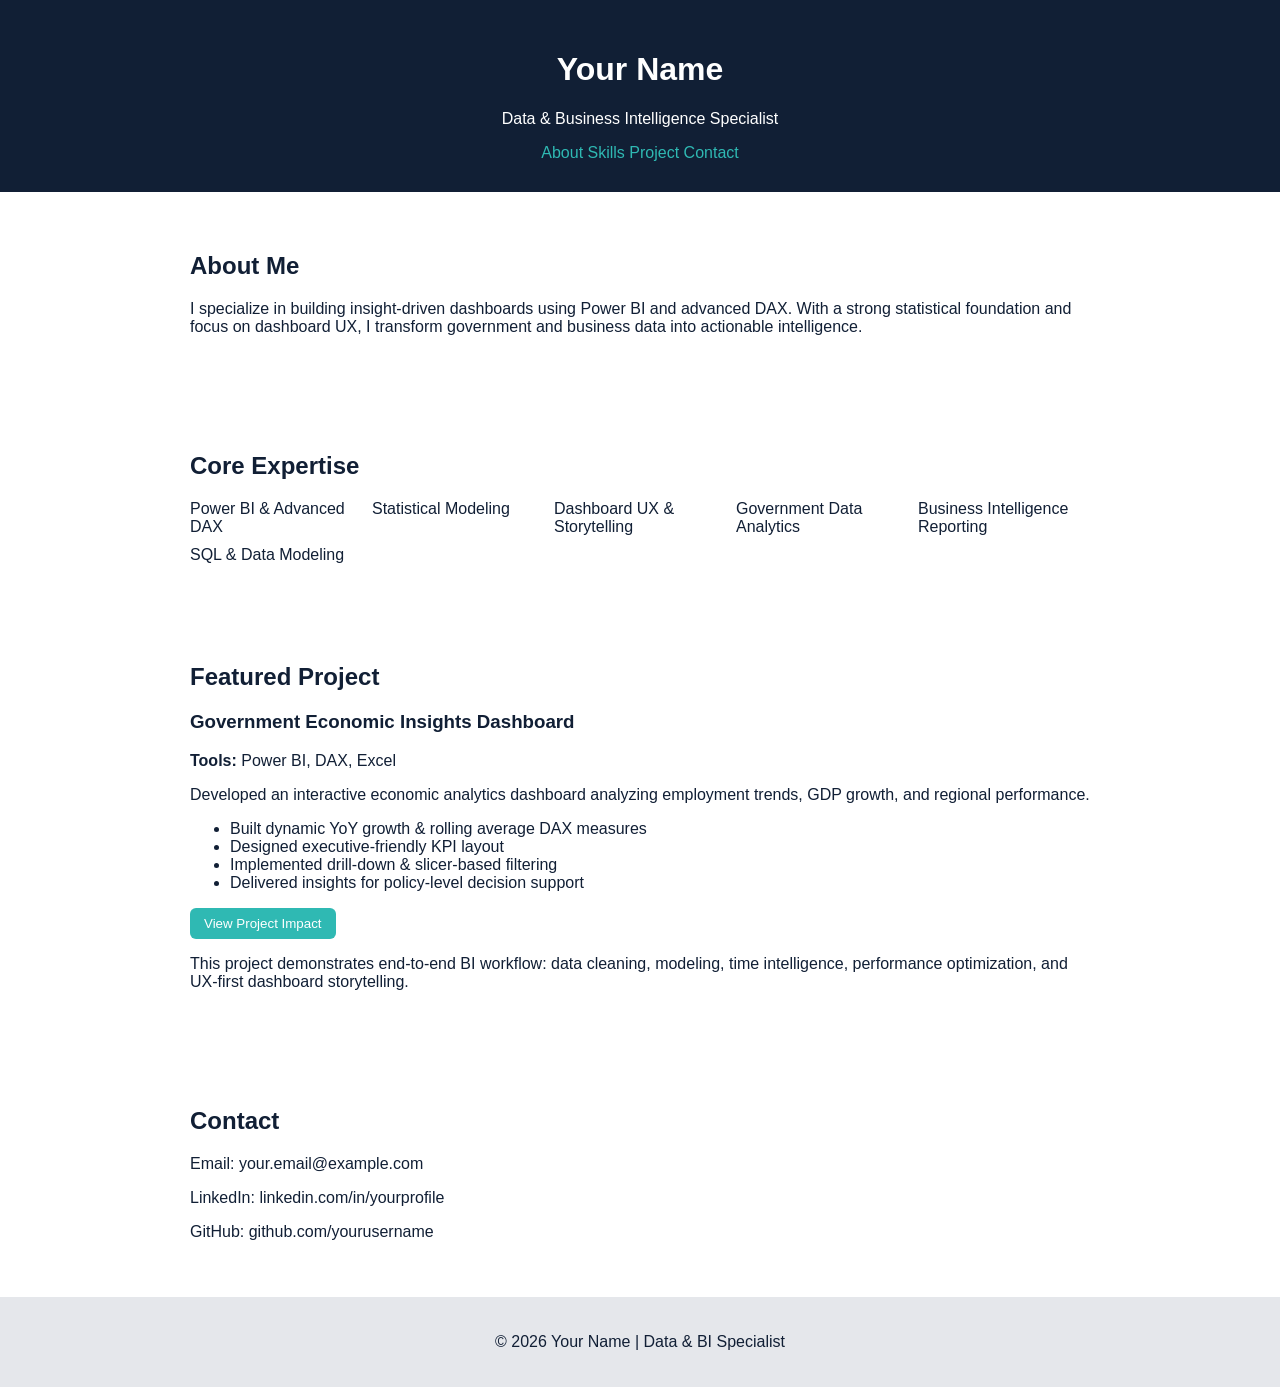
==== index.html @ 3b531980 "Add initial HTML structure for personal portfolio" ====
<!DOCTYPE html>
<html lang="en">
<head>
    <meta charset="UTF-8">
    <title>Your Name | Data & BI Specialist</title>
    <meta name="viewport" content="width=device-width, initial-scale=1.0">
    <link rel="stylesheet" href="style.css">
    <script defer src="script.js"></script>
</head>
<body>

<header>
    <div class="container">
        <h1>Your Name</h1>
        <p>Data & Business Intelligence Specialist</p>
        <nav>
            <a href="#about">About</a>
            <a href="#skills">Skills</a>
            <a href="#project">Project</a>
            <a href="#contact">Contact</a>
        </nav>
    </div>
</header>

<section id="about" class="section">
    <div class="container">
        <h2>About Me</h2>
        <p>
            I specialize in building insight-driven dashboards using Power BI and advanced DAX.
            With a strong statistical foundation and focus on dashboard UX, I transform
            government and business data into actionable intelligence.
        </p>
    </div>
</section>

<section id="skills" class="section alt-bg">
    <div class="container">
        <h2>Core Expertise</h2>
        <div class="skills-grid">
            <div class="skill-card">Power BI & Advanced DAX</div>
            <div class="skill-card">Statistical Modeling</div>
            <div class="skill-card">Dashboard UX & Storytelling</div>
            <div class="skill-card">Government Data Analytics</div>
            <div class="skill-card">Business Intelligence Reporting</div>
            <div class="skill-card">SQL & Data Modeling</div>
        </div>
    </div>
</section>

<section id="project" class="section">
    <div class="container">
        <h2>Featured Project</h2>
        <div class="project-card">
            <h3>Government Economic Insights Dashboard</h3>
            <p><strong>Tools:</strong> Power BI, DAX, Excel</p>
            <p>
                Developed an interactive economic analytics dashboard analyzing
                employment trends, GDP growth, and regional performance.
            </p>
            <ul>
                <li>Built dynamic YoY growth & rolling average DAX measures</li>
                <li>Designed executive-friendly KPI layout</li>
                <li>Implemented drill-down & slicer-based filtering</li>
                <li>Delivered insights for policy-level decision support</li>
            </ul>
            <button onclick="showMore()">View Project Impact</button>
            <p id="moreText" class="hidden">
                This project demonstrates end-to-end BI workflow:
                data cleaning, modeling, time intelligence, performance optimization,
                and UX-first dashboard storytelling.
            </p>
        </div>
    </div>
</section>

<section id="contact" class="section alt-bg">
    <div class="container">
        <h2>Contact</h2>
        <p>Email: your.email@example.com</p>
        <p>LinkedIn: linkedin.com/in/yourprofile</p>
        <p>GitHub: github.com/yourusername</p>
    </div>
</section>

<footer>
    <p>© 2026 Your Name | Data & BI Specialist</p>
</footer>

</body>
</html>
---- style.css ----
:root {
  --navy: #111F35;
  --white: #FFFFFF;
  --gray: #E5E7EB;
  --teal: #2FB9B3;
}

body {
  margin: 0;
  font-family: Arial, sans-serif;
  background: var(--white);
  color: var(--navy);
  transition: 0.3s ease;
}

.dark {
  background: var(--navy);
  color: var(--white);
}

header {
  padding: 30px;
  text-align: center;
  background: var(--navy);
  color: var(--white);
}

button {
  padding: 8px 14px;
  border: none;
  background: var(--teal);
  color: white;
  cursor: pointer;
  border-radius: 6px;
}

section {
  padding: 40px;
  max-width: 900px;
  margin: auto;
}

.skills-grid {
  display: grid;
  grid-template-columns: repeat(auto-fit, minmax(150px, 1fr));
  gap: 10px;
}

.skills-grid span {
  background: var(--gray);
  padding: 10px;
  text-align: center;
  border-radius: 6px;
}

.cards {
  display: grid;
  grid-template-columns: repeat(auto-fit, minmax(200px, 1fr));
  gap: 20px;
}

.card, .project {
  background: var(--gray);
  padding: 20px;
  border-radius: 10px;
}

.dark .card,
.dark .project,
.dark .skills-grid span {
  background: #1f2f4f;
}

a {
  color: var(--teal);
  text-decoration: none;
}

footer {
  text-align: center;
  padding: 20px;
  background: var(--gray);
}
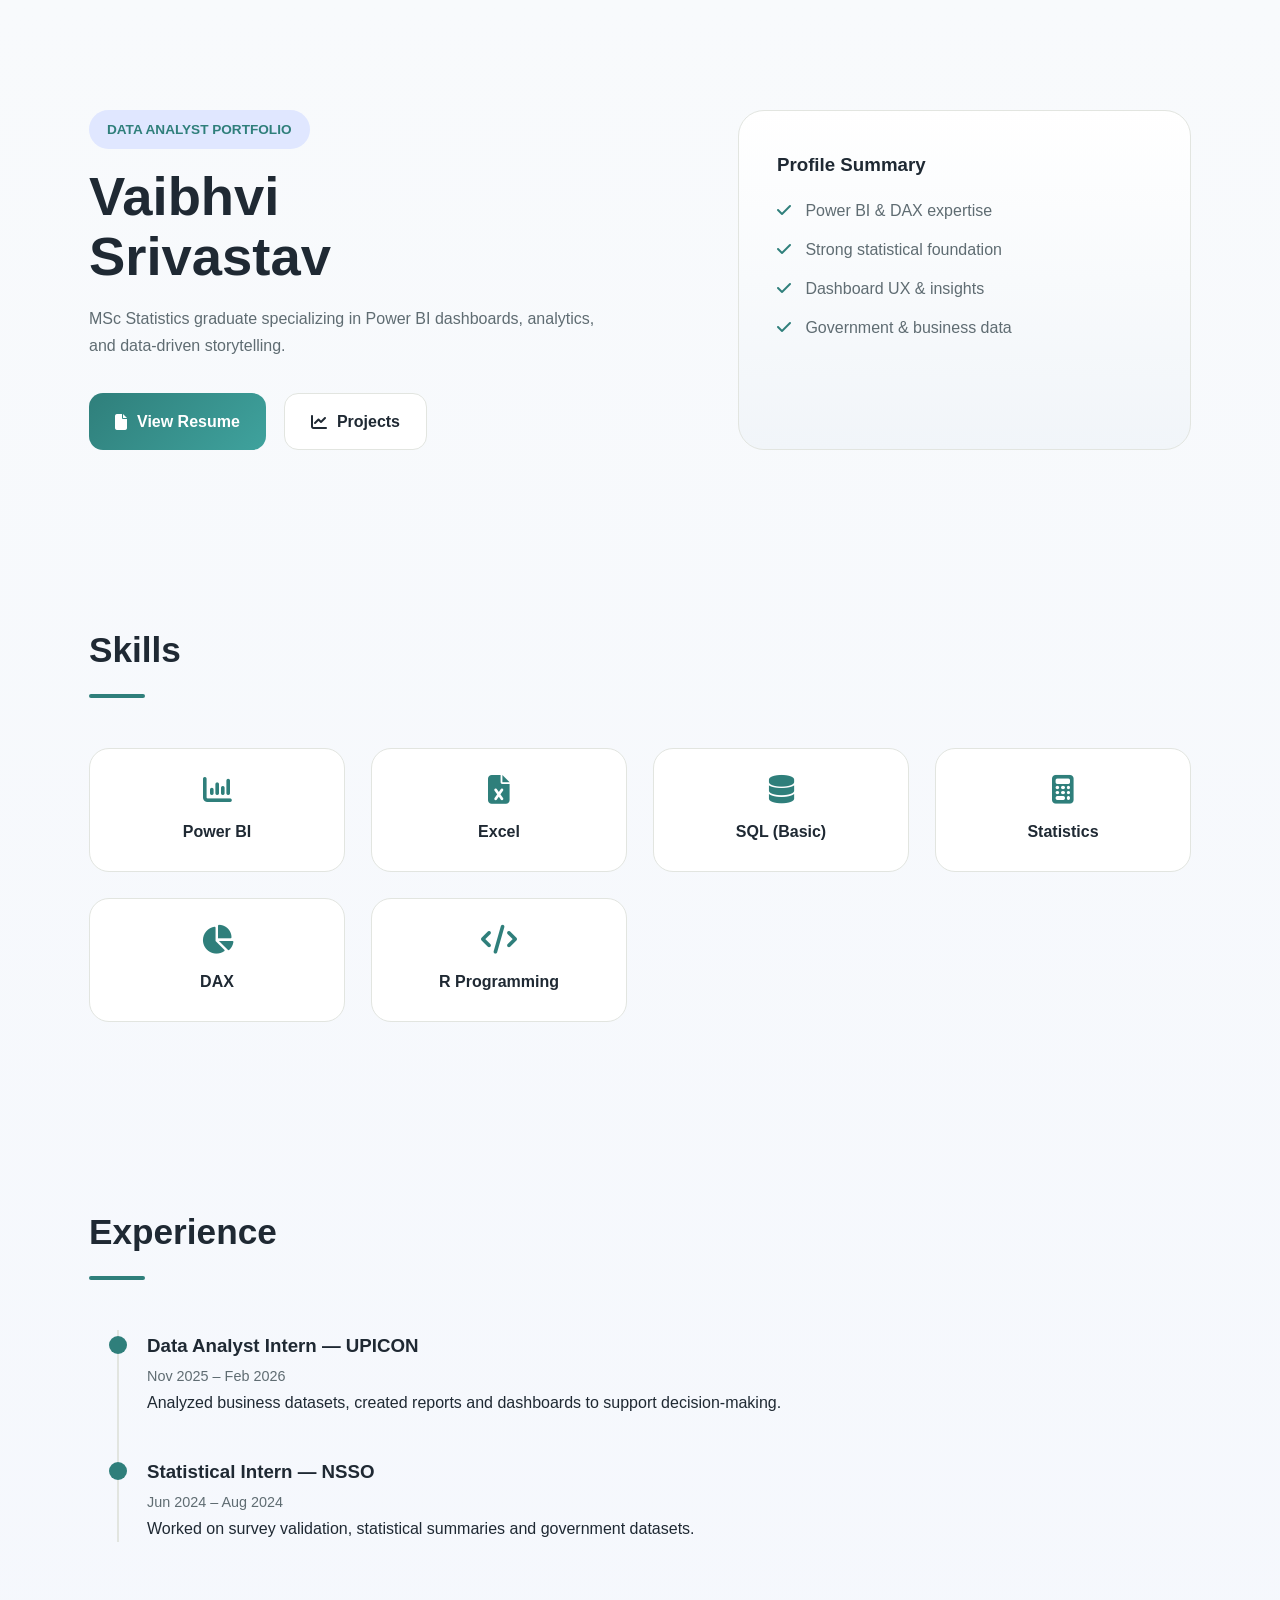
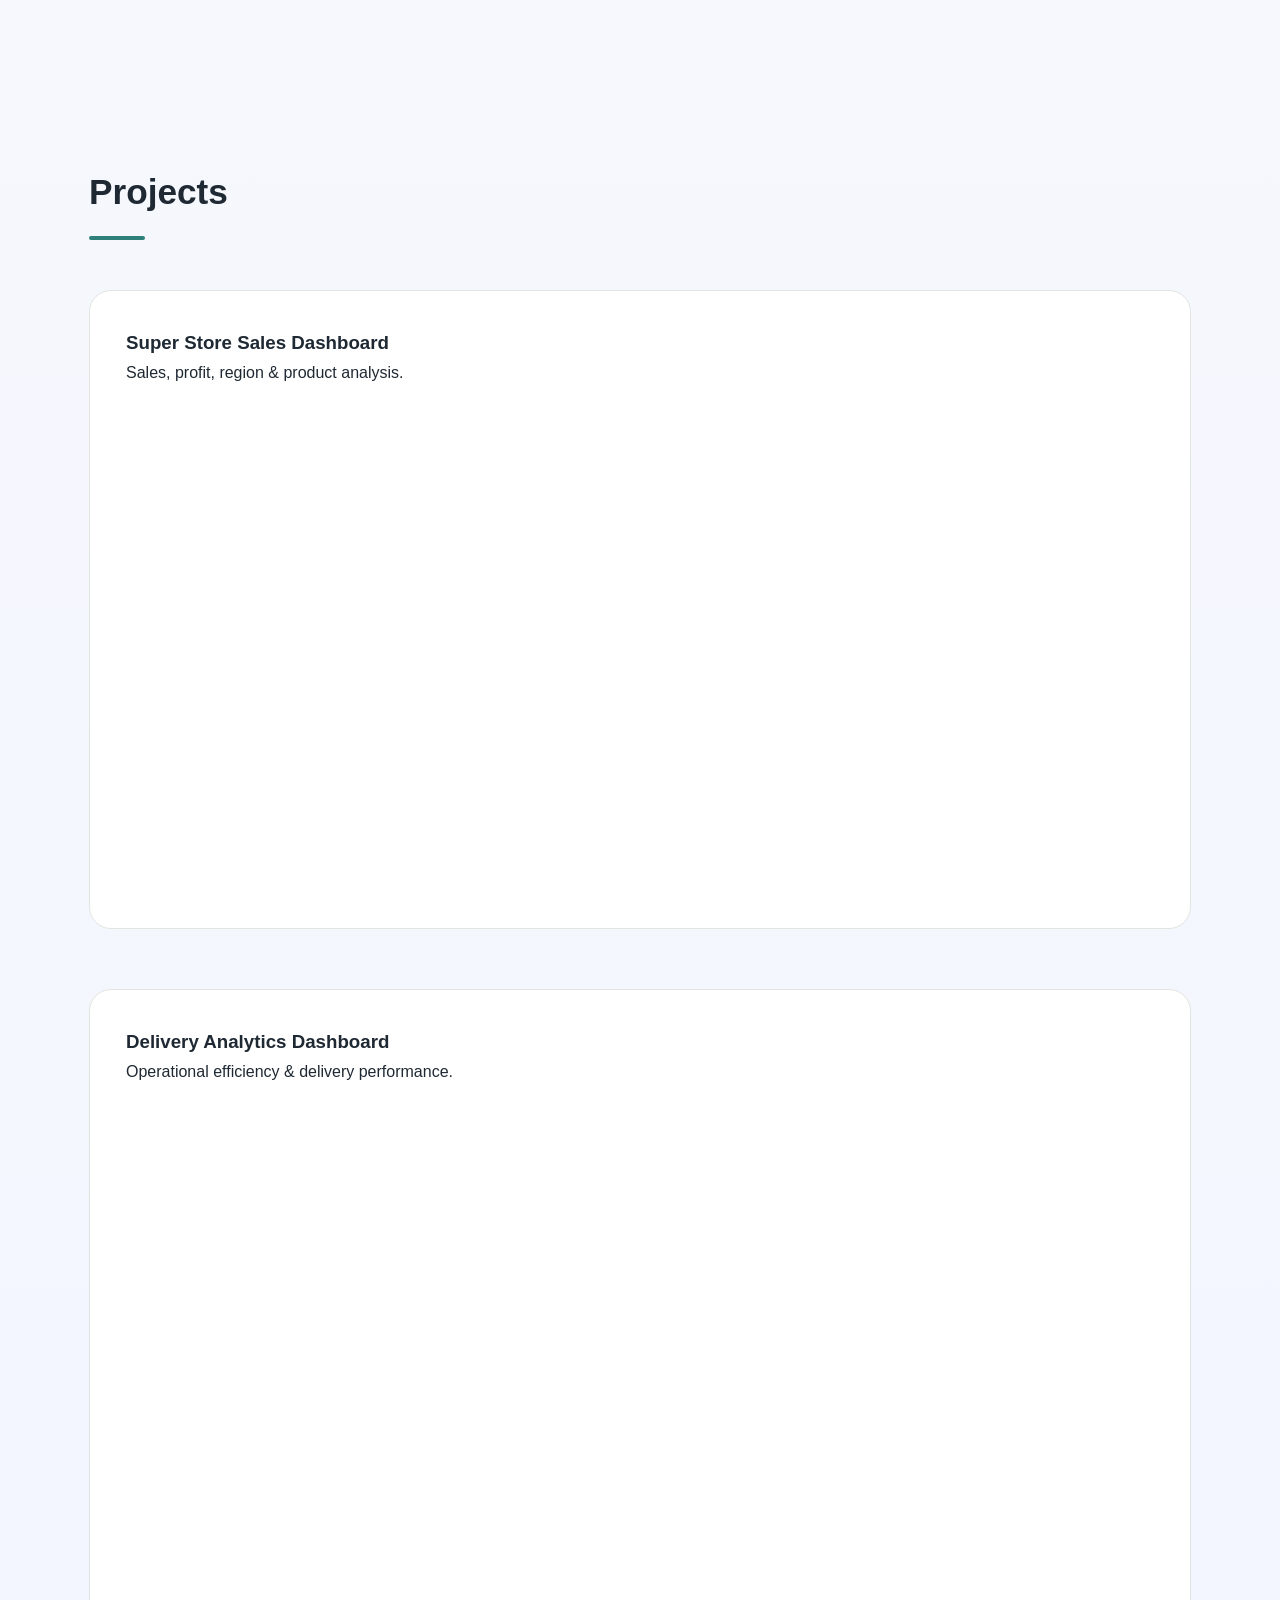
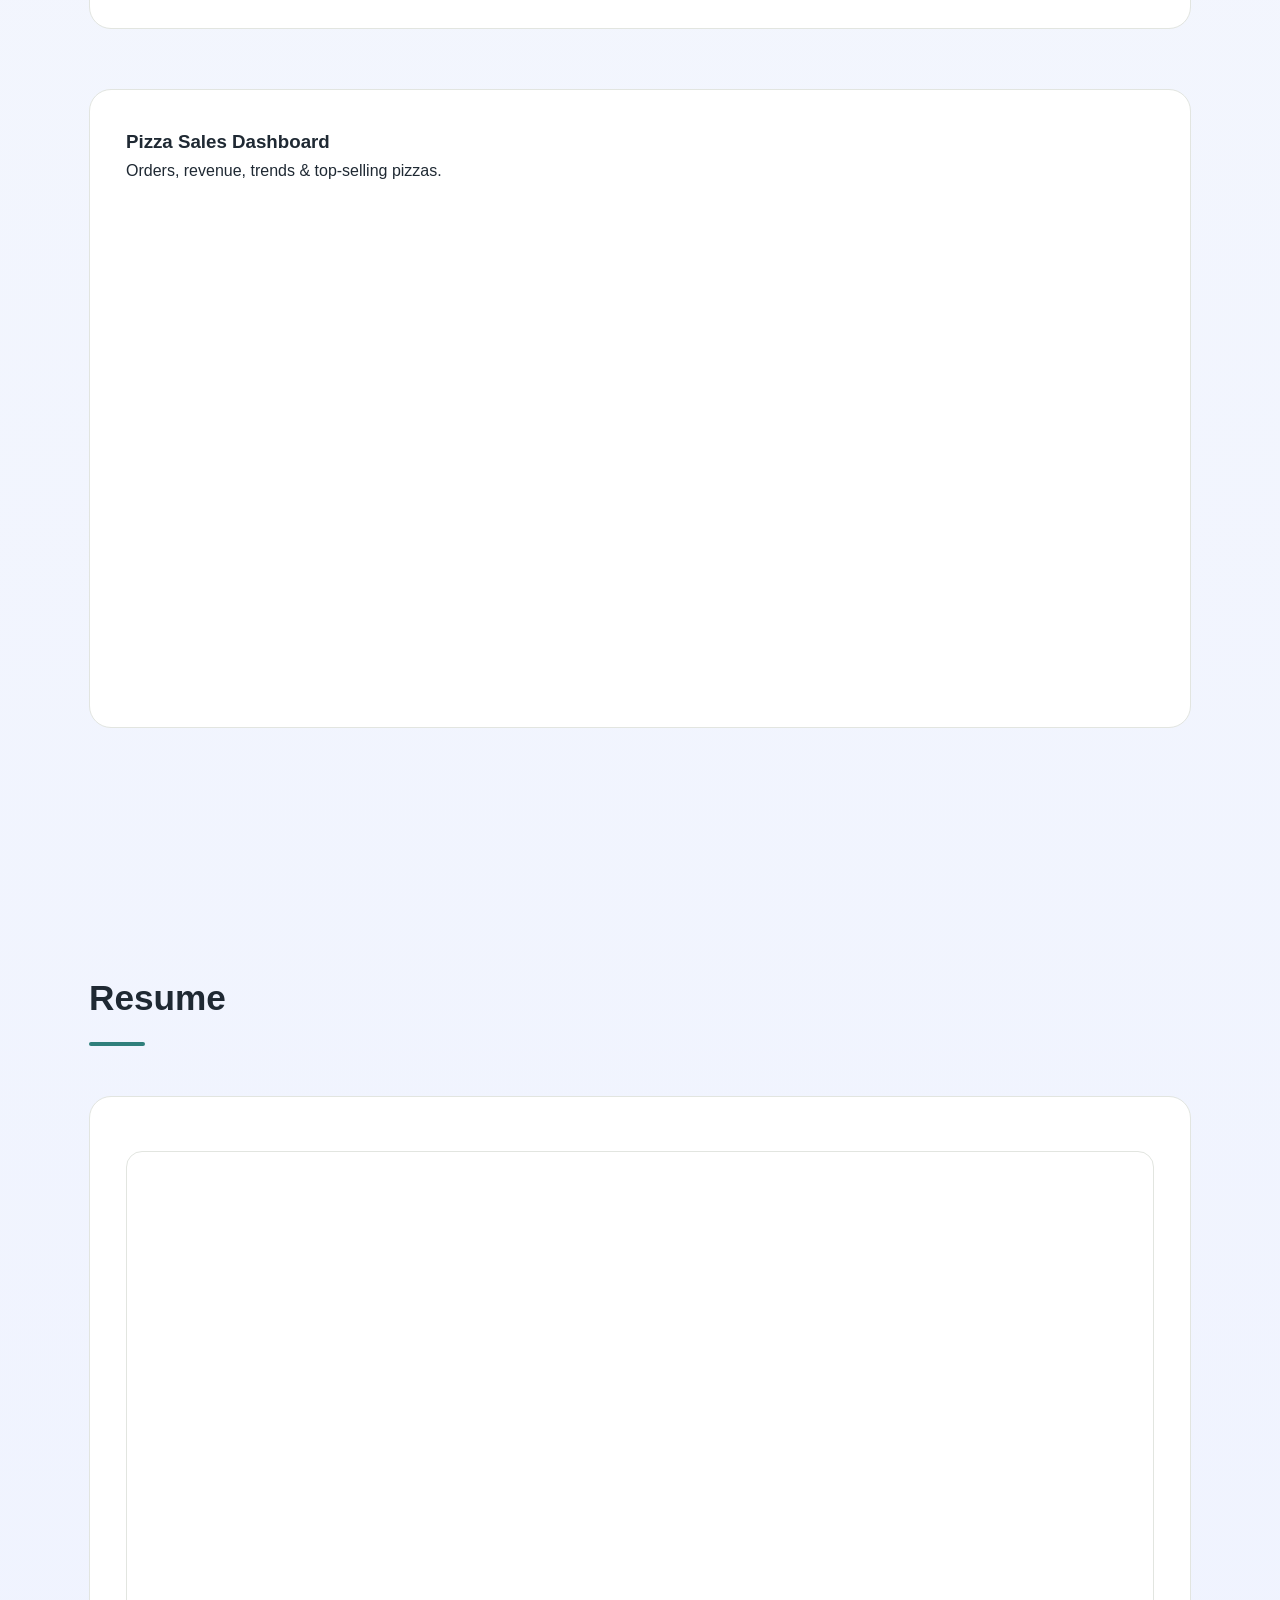
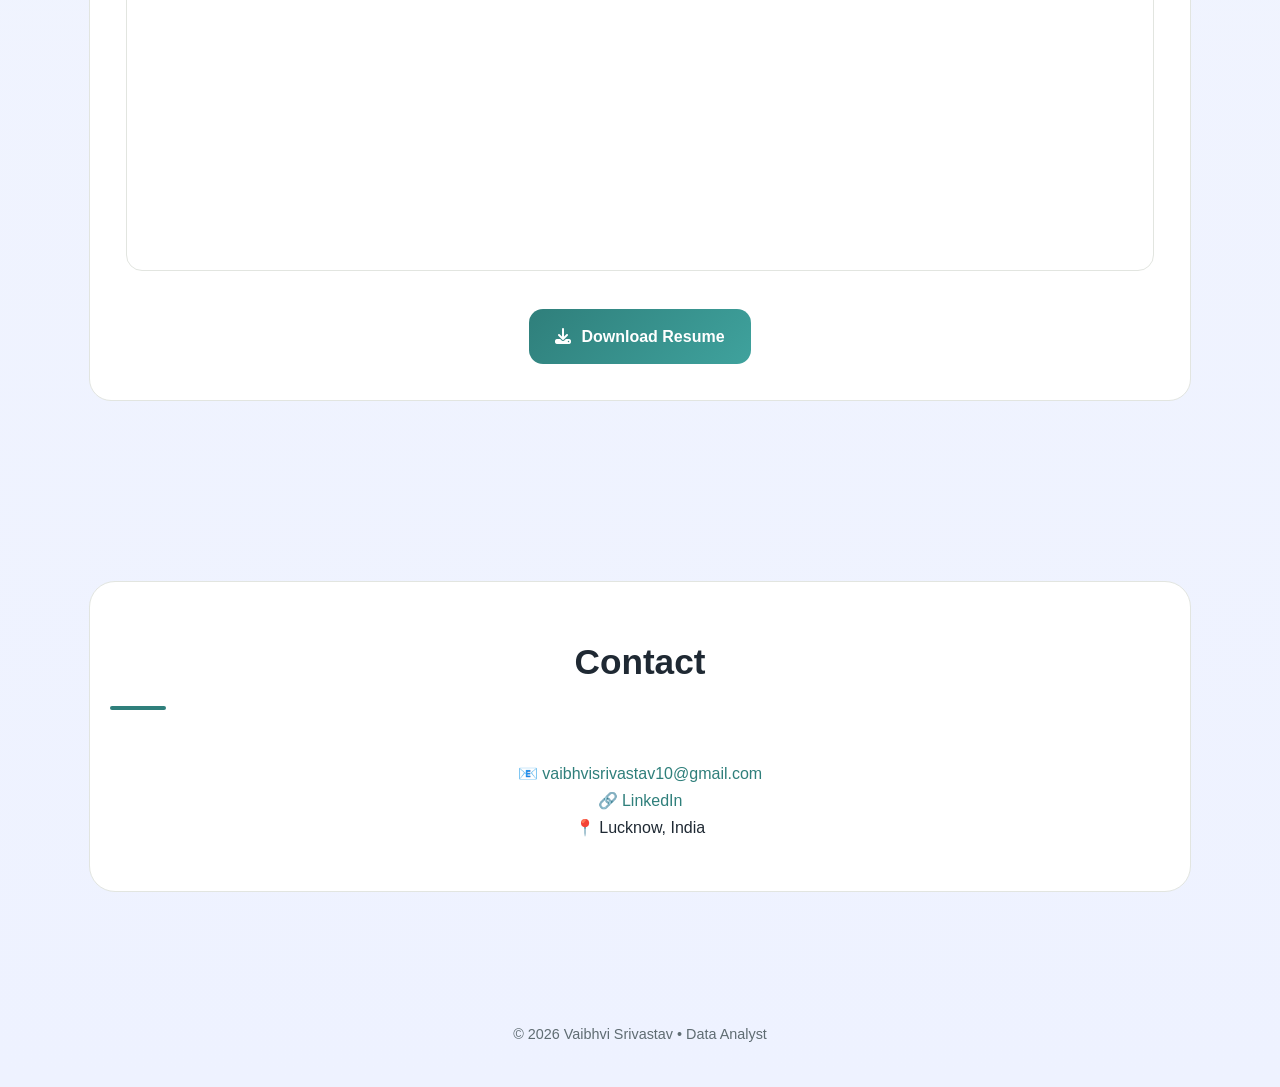
==== commit 6ed88406: "Rename index3.html to index.html" ====
--- a/index.html
+++ b/index.html
@@ -1,89 +1,380 @@
 <!DOCTYPE html>
 <html lang="en">
 <head>
-    <meta charset="UTF-8">
-    <title>Your Name | Data & BI Specialist</title>
-    <meta name="viewport" content="width=device-width, initial-scale=1.0">
-    <link rel="stylesheet" href="style.css">
-    <script defer src="script.js"></script>
+<meta charset="UTF-8">
+<meta name="viewport" content="width=device-width, initial-scale=1.0">
+<title>Vaibhvi Srivastav | Data Analyst</title>
+
+<link rel="stylesheet" href="https://cdnjs.cloudflare.com/ajax/libs/font-awesome/6.5.0/css/all.min.css"/>
+
+<style>
+:root{
+  --bg:#f6f7f4;        /* warm off-white background */
+  --card:#ffffff;     /* clean white cards */
+  --line:#e2e5e0;     /* soft borders */
+  --text:#1f2933;     /* deep charcoal text */
+  --muted:#5f6c72;    /* muted descriptions */
+  --accent:#2f7f7b;   /* modern teal (data-friendly) */
+}
+
+*{
+  margin:0;
+  padding:0;
+  box-sizing:border-box;
+  font-family:Inter,Segoe UI,sans-serif;
+}
+
+body{
+  background:linear-gradient(180deg,#f8fafc,#eef2ff);
+  color:var(--text);
+  line-height:1.7;
+}
+
+/* ===== GLOBAL ===== */
+section{
+  max-width:1150px;
+  margin:auto;
+  padding:90px 24px;
+}
+
+h2{
+  font-size:2.2rem;
+  margin-bottom:50px;
+  position:relative;
+}
+
+h2::after{
+  content:"";
+  width:56px;
+  height:4px;
+  background:var(--accent);
+  display:block;
+  margin-top:14px;
+  border-radius:4px;
+}
+
+.card{
+  background:var(--card);
+  border:1px solid var(--line);
+  border-radius:22px;
+  padding:36px;
+}
+
+/* ===== HERO ===== */
+.hero{
+  max-width:1150px;
+  margin:auto;
+  padding:110px 24px 80px;
+  display:grid;
+  grid-template-columns:1.3fr 1fr;
+  gap:60px;
+}
+
+.tag{
+  display:inline-block;
+  padding:8px 18px;
+  border-radius:30px;
+  background:#e0e7ff;
+  color:var(--accent);
+  font-size:0.85rem;
+  font-weight:600;
+}
+
+.hero h1{
+  font-size:3.4rem;
+  margin:18px 0;
+  line-height:1.1;
+}
+
+.hero p{
+  color:var(--muted);
+  max-width:520px;
+}
+
+.hero-actions{
+  margin-top:34px;
+  display:flex;
+  gap:18px;
+}
+
+.btn{
+  padding:14px 26px;
+  border-radius:14px;
+  text-decoration:none;
+  font-weight:600;
+  display:inline-flex;
+  align-items:center;
+  gap:10px;
+  transition:.25s ease;
+}
+
+.btn.primary{
+  background:linear-gradient(135deg,#2f7f7b,#3fa29d);
+  color:#ffffff;
+}
+
+
+
+.btn.secondary{
+  background:#fff;
+  border:1px solid var(--line);
+  color:var(--text);
+}
+
+.btn:hover{
+  transform:translateY(-3px);
+}
+
+/* ===== PROFILE CARD ===== */
+.profile{
+  background:linear-gradient(180deg,#ffffff,#f1f5f9);
+  border:1px solid var(--line);
+  border-radius:26px;
+  padding:38px;
+}
+
+.profile h3{
+  margin-bottom:16px;
+}
+
+.profile li{
+  list-style:none;
+  margin-bottom:12px;
+  color:var(--muted);
+}
+
+.profile li i{
+  color:var(--accent);
+  margin-right:10px;
+}
+
+/* ===== SKILLS ===== */
+.skills{
+  display:grid;
+  grid-template-columns:repeat(auto-fit,minmax(200px,1fr));
+  gap:26px;
+}
+
+.skill{
+  background:var(--card);
+  border:1px solid var(--line);
+  border-radius:20px;
+  padding:26px;
+  text-align:center;
+  transition:.3s;
+}
+
+.skill i{
+  font-size:1.8rem;
+  color:var(--accent);
+  margin-bottom:14px;
+}
+
+.skill:hover{
+  transform:translateY(-6px);
+}
+
+/* ===== EXPERIENCE ===== */
+.timeline{
+  position:relative;
+  margin-left:18px;
+}
+
+.timeline::before{
+  content:"";
+  position:absolute;
+  left:10px;
+  top:0;
+  bottom:0;
+  width:2px;
+  background:var(--line);
+}
+
+.exp{
+  padding-left:40px;
+  margin-bottom:40px;
+  position:relative;
+}
+
+.exp::before{
+  content:"";
+  position:absolute;
+  left:2px;
+  top:6px;
+  width:18px;
+  height:18px;
+  background:var(--accent);
+  border-radius:50%;
+}
+
+.exp span{
+  color:var(--muted);
+  font-size:0.9rem;
+}
+
+/* ===== PROJECTS ===== */
+.project{
+  margin-bottom:60px;
+}
+
+iframe{
+  width:100%;
+  height:480px;
+  border:none;
+  border-radius:16px;
+  margin-top:18px;
+}
+
+/* ===== RESUME ===== */
+.resume-frame{
+  width:100%;
+  height:720px;
+  border-radius:16px;
+  border:1px solid var(--line);
+  background:#fff;
+}
+
+/* ===== CONTACT ===== */
+.contact{
+  text-align:center;
+  background:#fff;
+  border:1px solid var(--line);
+  border-radius:26px;
+  padding:50px 20px;
+}
+
+.contact a{
+  color:var(--accent);
+  text-decoration:none;
+}
+
+/* ===== FOOTER ===== */
+footer{
+  text-align:center;
+  padding:40px;
+  color:var(--muted);
+  font-size:.9rem;
+}
+
+@media(max-width:900px){
+  .hero{grid-template-columns:1fr}
+  .hero h1{font-size:2.6rem}
+}
+</style>
 </head>
+
 <body>
 
-<header>
-    <div class="container">
-        <h1>Your Name</h1>
-        <p>Data & Business Intelligence Specialist</p>
-        <nav>
-            <a href="#about">About</a>
-            <a href="#skills">Skills</a>
-            <a href="#project">Project</a>
-            <a href="#contact">Contact</a>
-        </nav>
+<!-- HERO -->
+<div class="hero">
+  <div>
+    <span class="tag">DATA ANALYST PORTFOLIO</span>
+    <h1>Vaibhvi<br>Srivastav</h1>
+    <p>
+      MSc Statistics graduate specializing in Power BI dashboards,
+      analytics, and data-driven storytelling.
+    </p>
+
+    <div class="hero-actions">
+      <a href="#resume" class="btn primary">
+        <i class="fa-solid fa-file"></i> View Resume
+      </a>
+      <a href="#projects" class="btn secondary">
+        <i class="fa-solid fa-chart-line"></i> Projects
+      </a>
     </div>
-</header>
-
-<section id="about" class="section">
-    <div class="container">
-        <h2>About Me</h2>
-        <p>
-            I specialize in building insight-driven dashboards using Power BI and advanced DAX.
-            With a strong statistical foundation and focus on dashboard UX, I transform
-            government and business data into actionable intelligence.
-        </p>
-    </div>
-</section>
-
-<section id="skills" class="section alt-bg">
-    <div class="container">
-        <h2>Core Expertise</h2>
-        <div class="skills-grid">
-            <div class="skill-card">Power BI & Advanced DAX</div>
-            <div class="skill-card">Statistical Modeling</div>
-            <div class="skill-card">Dashboard UX & Storytelling</div>
-            <div class="skill-card">Government Data Analytics</div>
-            <div class="skill-card">Business Intelligence Reporting</div>
-            <div class="skill-card">SQL & Data Modeling</div>
-        </div>
-    </div>
-</section>
-
-<section id="project" class="section">
-    <div class="container">
-        <h2>Featured Project</h2>
-        <div class="project-card">
-            <h3>Government Economic Insights Dashboard</h3>
-            <p><strong>Tools:</strong> Power BI, DAX, Excel</p>
-            <p>
-                Developed an interactive economic analytics dashboard analyzing
-                employment trends, GDP growth, and regional performance.
-            </p>
-            <ul>
-                <li>Built dynamic YoY growth & rolling average DAX measures</li>
-                <li>Designed executive-friendly KPI layout</li>
-                <li>Implemented drill-down & slicer-based filtering</li>
-                <li>Delivered insights for policy-level decision support</li>
-            </ul>
-            <button onclick="showMore()">View Project Impact</button>
-            <p id="moreText" class="hidden">
-                This project demonstrates end-to-end BI workflow:
-                data cleaning, modeling, time intelligence, performance optimization,
-                and UX-first dashboard storytelling.
-            </p>
-        </div>
-    </div>
-</section>
-
-<section id="contact" class="section alt-bg">
-    <div class="container">
-        <h2>Contact</h2>
-        <p>Email: your.email@example.com</p>
-        <p>LinkedIn: linkedin.com/in/yourprofile</p>
-        <p>GitHub: github.com/yourusername</p>
-    </div>
+  </div>
+
+  <div class="profile">
+    <h3>Profile Summary</h3>
+    <ul>
+      <li><i class="fa-solid fa-check"></i> Power BI & DAX expertise</li>
+      <li><i class="fa-solid fa-check"></i> Strong statistical foundation</li>
+      <li><i class="fa-solid fa-check"></i> Dashboard UX & insights</li>
+      <li><i class="fa-solid fa-check"></i> Government & business data</li>
+    </ul>
+  </div>
+</div>
+
+<!-- SKILLS -->
+<section>
+<h2>Skills</h2>
+<div class="skills">
+  <div class="skill"><i class="fa-solid fa-chart-column"></i><h4>Power BI</h4></div>
+  <div class="skill"><i class="fa-solid fa-file-excel"></i><h4>Excel</h4></div>
+  <div class="skill"><i class="fa-solid fa-database"></i><h4>SQL (Basic)</h4></div>
+  <div class="skill"><i class="fa-solid fa-calculator"></i><h4>Statistics</h4></div>
+  <div class="skill"><i class="fa-solid fa-chart-pie"></i><h4>DAX</h4></div>
+  <div class="skill"><i class="fa-solid fa-code"></i><h4>R Programming</h4></div>
+</div>
+</section>
+
+<!-- EXPERIENCE -->
+<section>
+<h2>Experience</h2>
+<div class="timeline">
+  <div class="exp">
+    <h3>Data Analyst Intern — UPICON</h3>
+    <span>Nov 2025 – Feb 2026</span>
+    <p>Analyzed business datasets, created reports and dashboards to support decision-making.</p>
+  </div>
+
+  <div class="exp">
+    <h3>Statistical Intern — NSSO</h3>
+    <span>Jun 2024 – Aug 2024</span>
+    <p>Worked on survey validation, statistical summaries and government datasets.</p>
+  </div>
+</div>
+</section>
+
+<!-- PROJECTS -->
+<section id="projects">
+<h2>Projects</h2>
+
+<div class="project card">
+<h3>Super Store Sales Dashboard</h3>
+<p>Sales, profit, region & product analysis.</p>
+<iframe src="https://app.powerbi.com/view?r=eyJrIjoiZjFlMWI4OGMtYmU3MC00NTgwLTk3NTAtMjkxNGRlOGVkMTk1IiwidCI6ImU5YjkyNzZlLTIzNzEtNDcxNS04YTFkLTE2YmNlOGZiYjZmZCJ9"></iframe>
+</div>
+
+<div class="project card">
+<h3>Delivery Analytics Dashboard</h3>
+<p>Operational efficiency & delivery performance.</p>
+<iframe src="https://app.powerbi.com/view?r=eyJrIjoiYmQwYjM0MzctOTJlNC00N2IxLTljOTctZTQ0NTAwMDY0MThkIiwidCI6ImU5YjkyNzZlLTIzNzEtNDcxNS04YTFkLTE2YmNlOGZiYjZmZCJ9"></iframe>
+</div>
+
+<div class="project card">
+<h3>Pizza Sales Dashboard</h3>
+<p>Orders, revenue, trends & top-selling pizzas.</p>
+<iframe src="https://app.powerbi.com/view?r=eyJrIjoiOWE4NDE0NzQtNTkzNi00N2NjLWFkNTktNmQ1N2U1MTcyZGI4IiwidCI6ImU5YjkyNzZlLTIzNzEtNDcxNS04YTFkLTE2YmNlOGZiYjZmZCJ9"></iframe>
+</div>
+</section>
+
+<!-- RESUME -->
+<section id="resume">
+<h2>Resume</h2>
+<div class="card">
+<iframe class="resume-frame" src="Resume.pdf"></iframe>
+<div style="text-align:center;margin-top:30px;">
+<a href="Resume.pdf" download class="btn primary">
+<i class="fa-solid fa-download"></i> Download Resume
+</a>
+</div>
+</div>
+</section>
+
+<!-- CONTACT -->
+<section>
+<div class="contact">
+<h2>Contact</h2>
+<p>📧 <a href="mailto:vaibhvisrivastav10@gmail.com">vaibhvisrivastav10@gmail.com</a></p>
+<p>🔗 <a href="https://www.linkedin.com/in/vaibhvi-srivastav-43416a200" target="_blank">LinkedIn</a></p>
+<p>📍 Lucknow, India</p>
+</div>
 </section>
 
 <footer>
-    <p>© 2026 Your Name | Data & BI Specialist</p>
+© 2026 Vaibhvi Srivastav • Data Analyst
 </footer>
 
 </body>
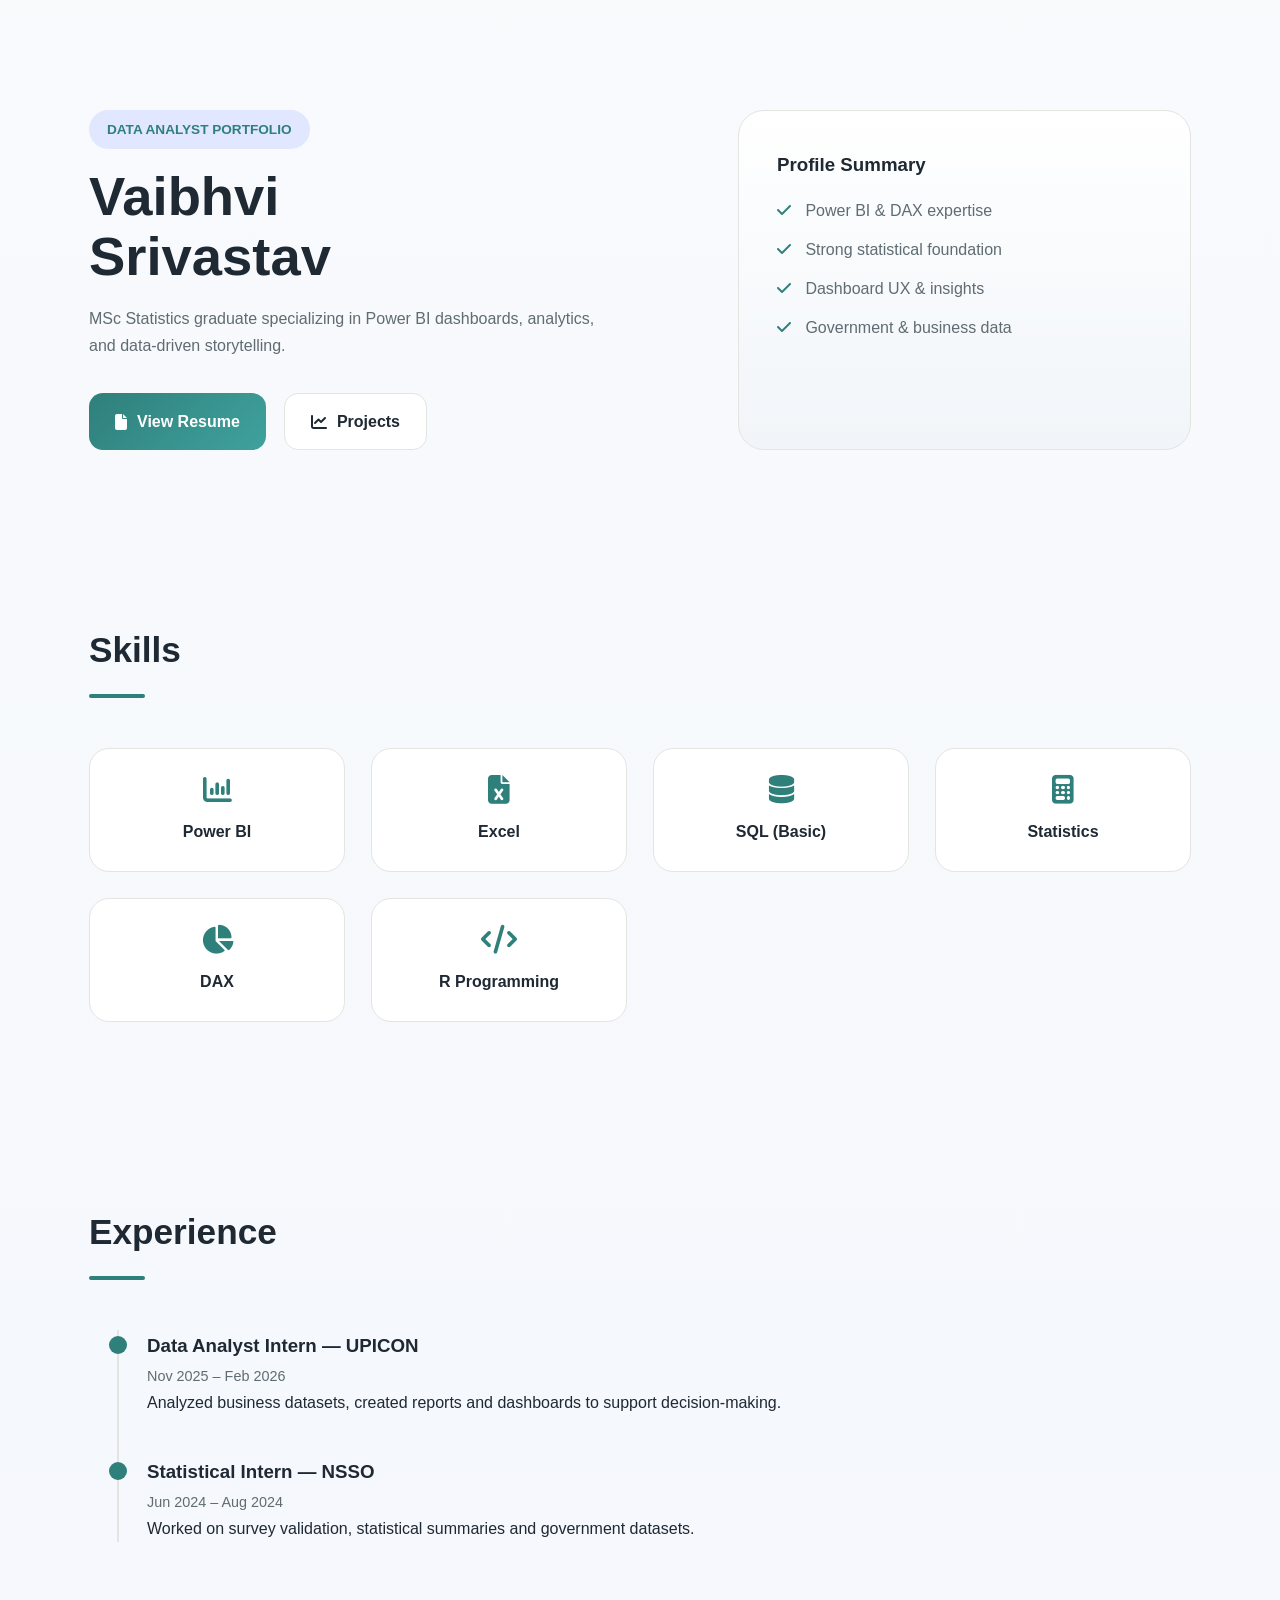
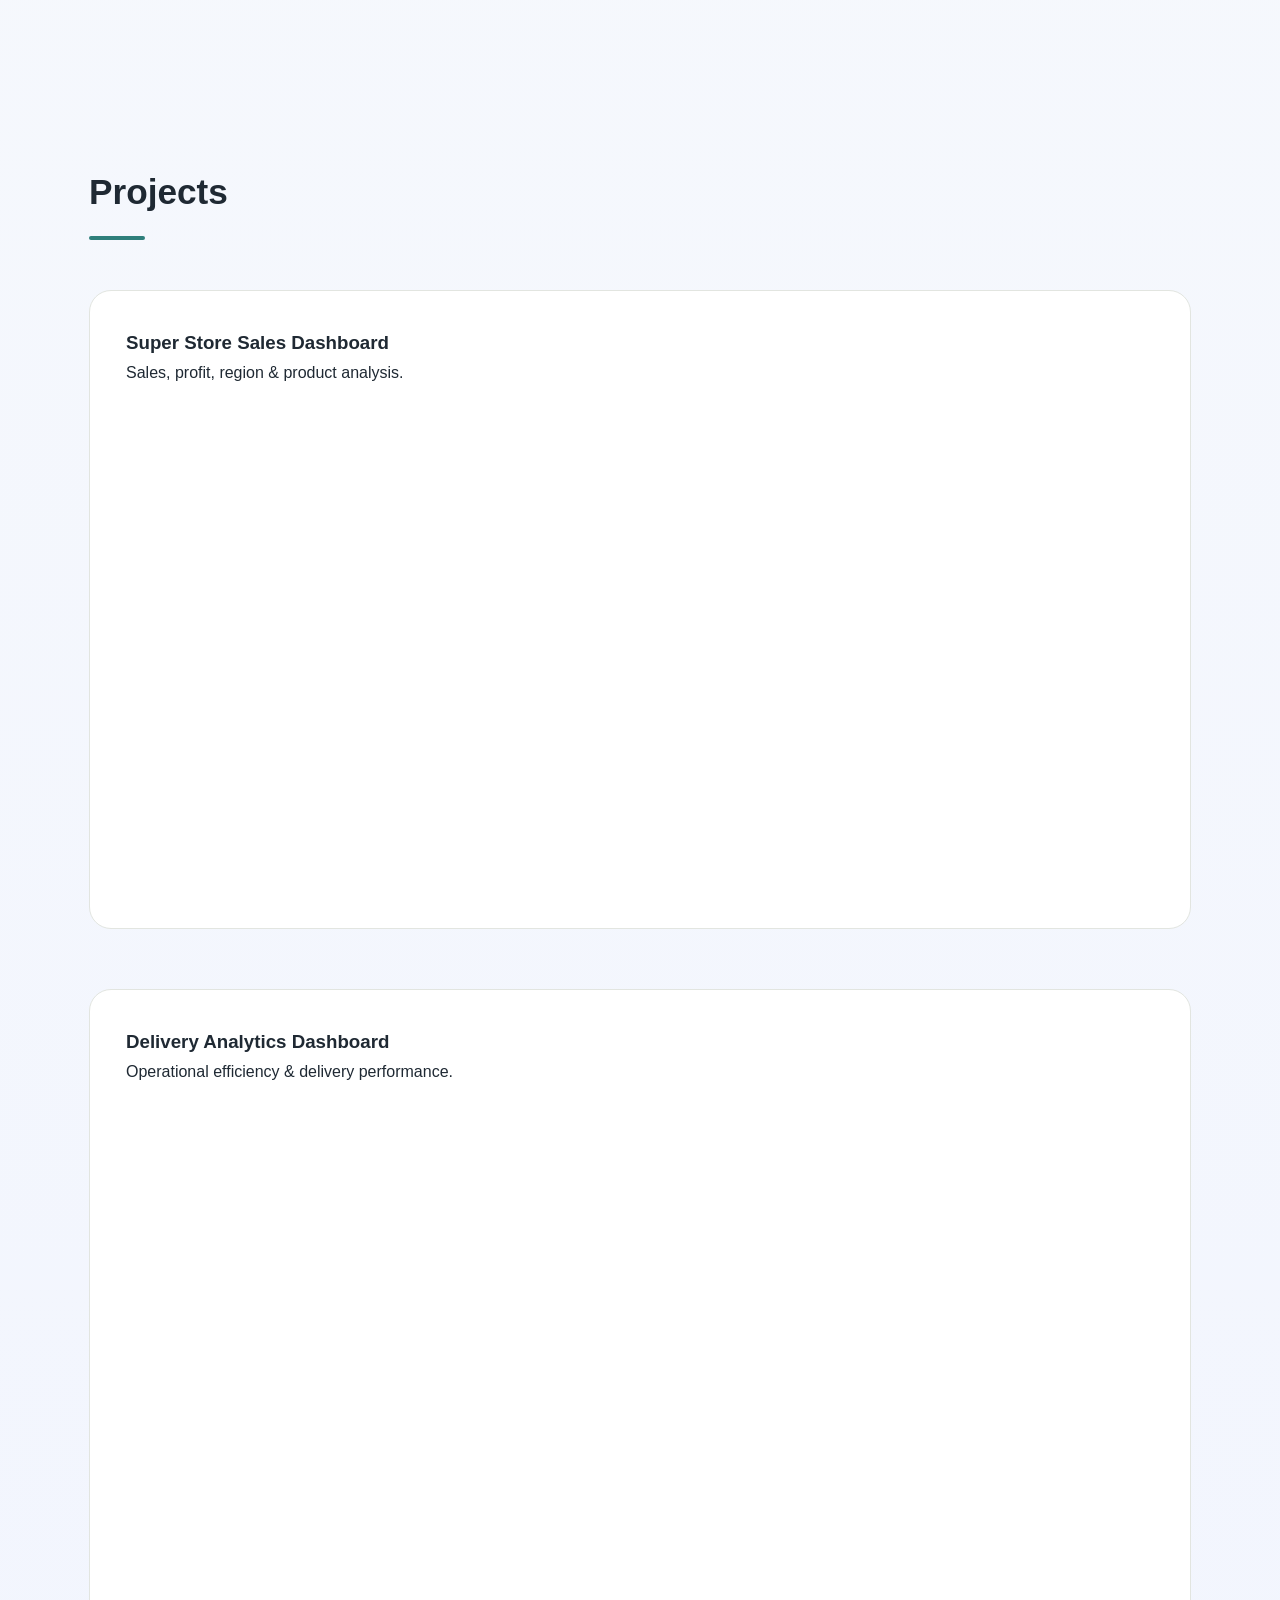
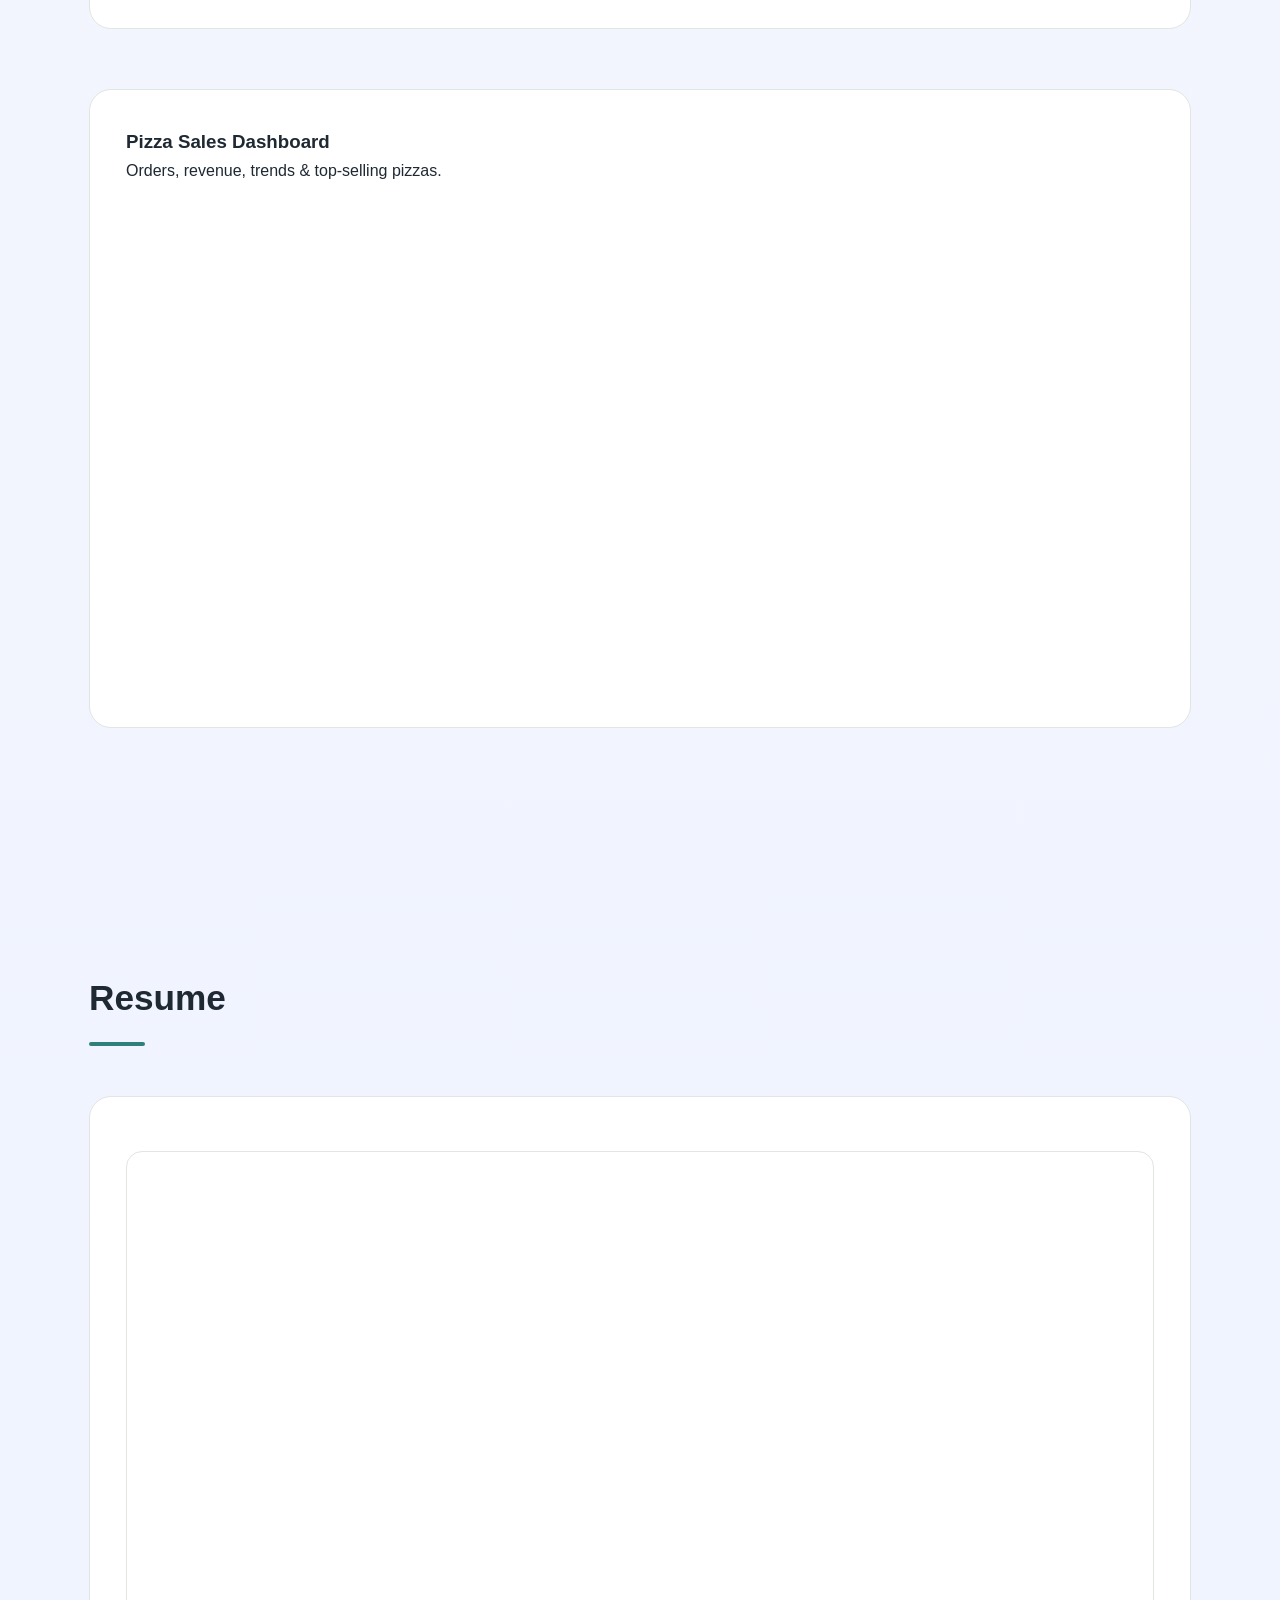
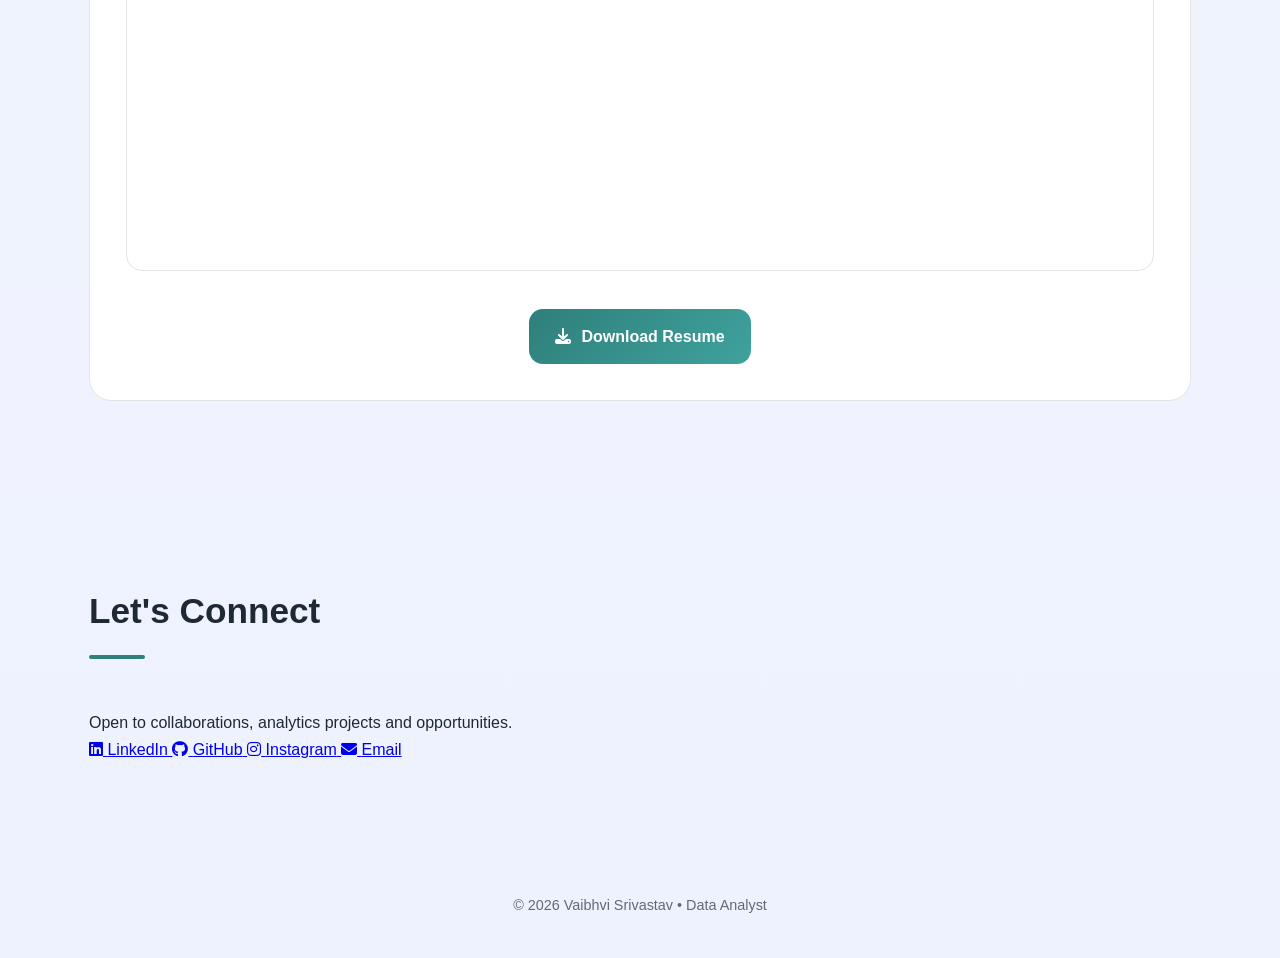
==== commit a0510a1a: "Update index.html" ====
--- a/index.html
+++ b/index.html
@@ -364,15 +364,48 @@
 </section>
 
 <!-- CONTACT -->
-<section>
+<!-- <section>
 <div class="contact">
 <h2>Contact</h2>
 <p>📧 <a href="mailto:vaibhvisrivastav10@gmail.com">vaibhvisrivastav10@gmail.com</a></p>
 <p>🔗 <a href="https://www.linkedin.com/in/vaibhvi-srivastav-43416a200" target="_blank">LinkedIn</a></p>
 <p>📍 Lucknow, India</p>
 </div>
+</section> -->
+
+  <section id="contact" class="contact-section">
+
+    <h2 class="contact-title">Let's Connect</h2>
+    <p class="contact-subtitle">
+        Open to collaborations, analytics projects and opportunities.
+    </p>
+
+    <div class="contact-container">
+
+        <a href="https://linkedin.com" target="_blank" class="contact-card linkedin">
+            <i class="fab fa-linkedin"></i>
+            <span>LinkedIn</span>
+        </a>
+
+        <a href="https://github.com" target="_blank" class="contact-card github">
+            <i class="fab fa-github"></i>
+            <span>GitHub</span>
+        </a>
+
+        <a href="https://instagram.com" target="_blank" class="contact-card insta">
+            <i class="fab fa-instagram"></i>
+            <span>Instagram</span>
+        </a>
+
+        <a href="mailto:yourmail@email.com" class="contact-card mail">
+            <i class="fas fa-envelope"></i>
+            <span>Email</span>
+        </a>
+
+    </div>
+
 </section>
-
+  
 <footer>
 © 2026 Vaibhvi Srivastav • Data Analyst
 </footer>
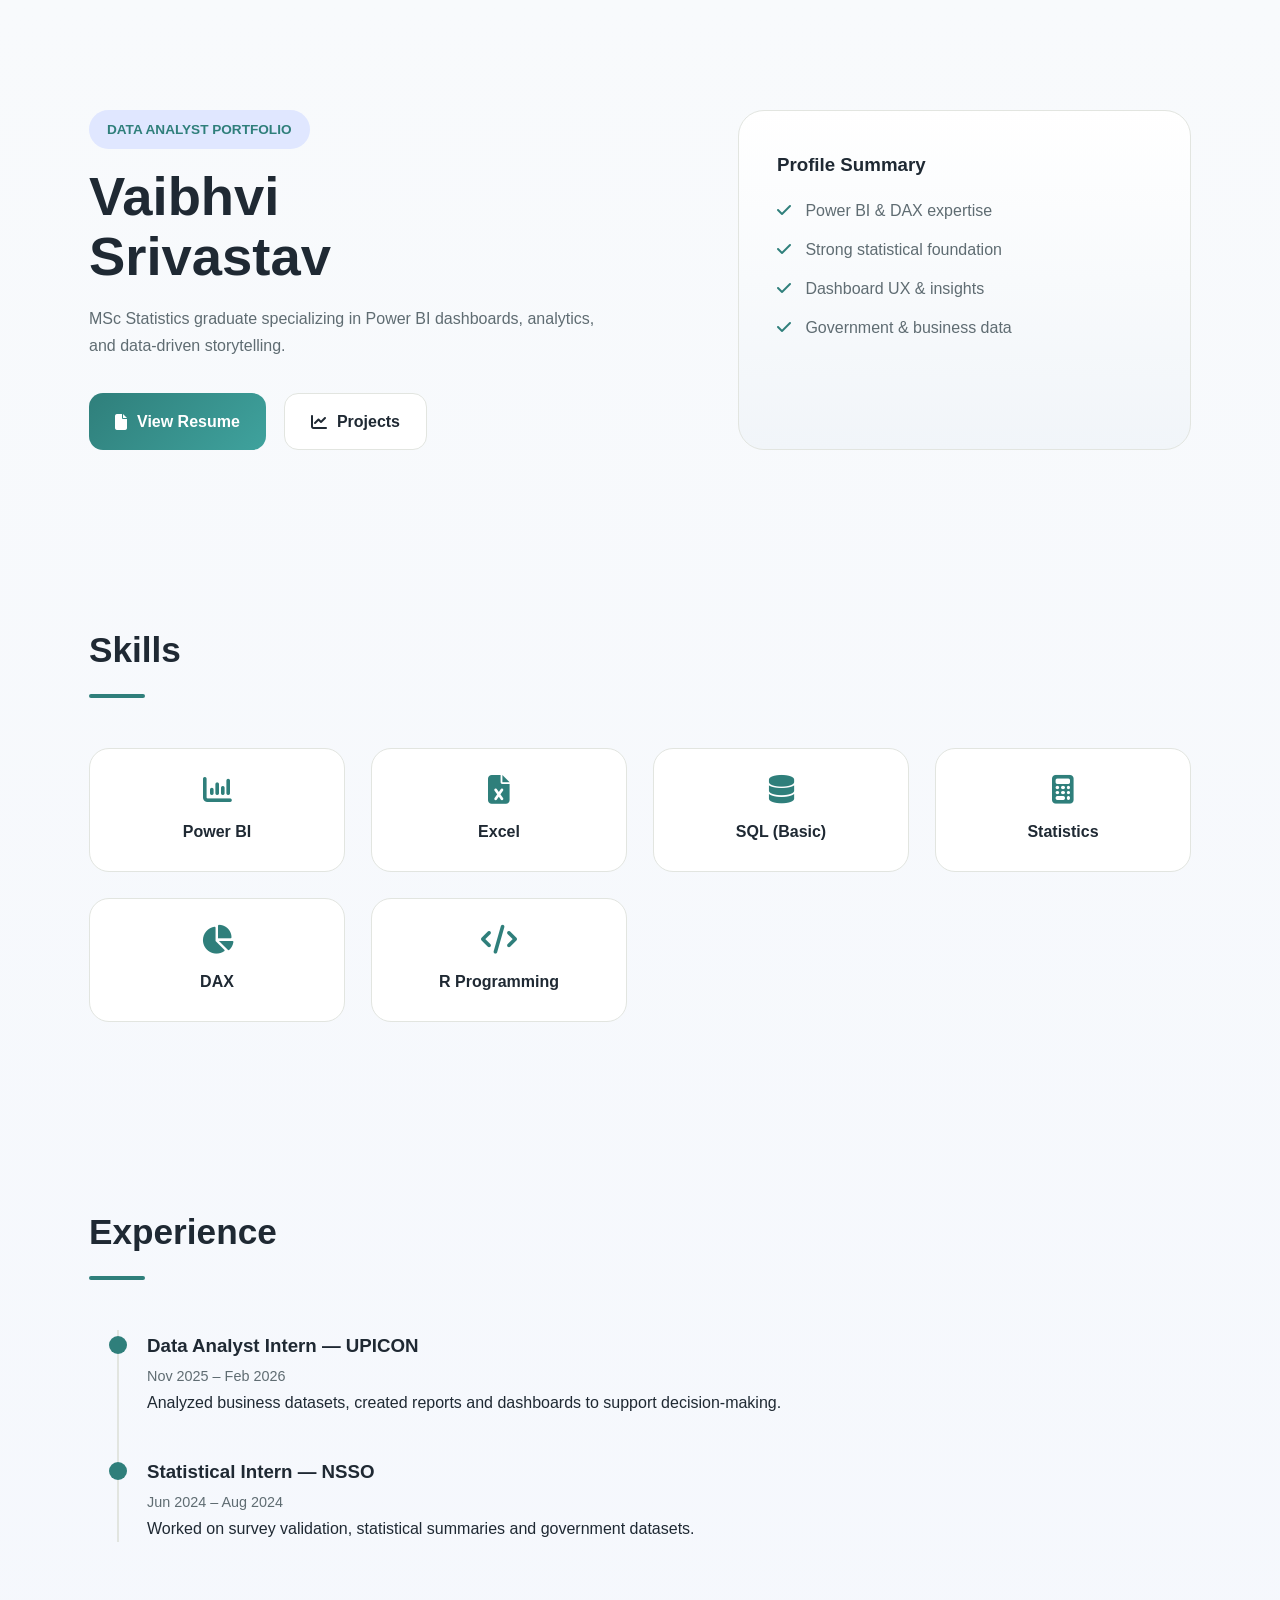
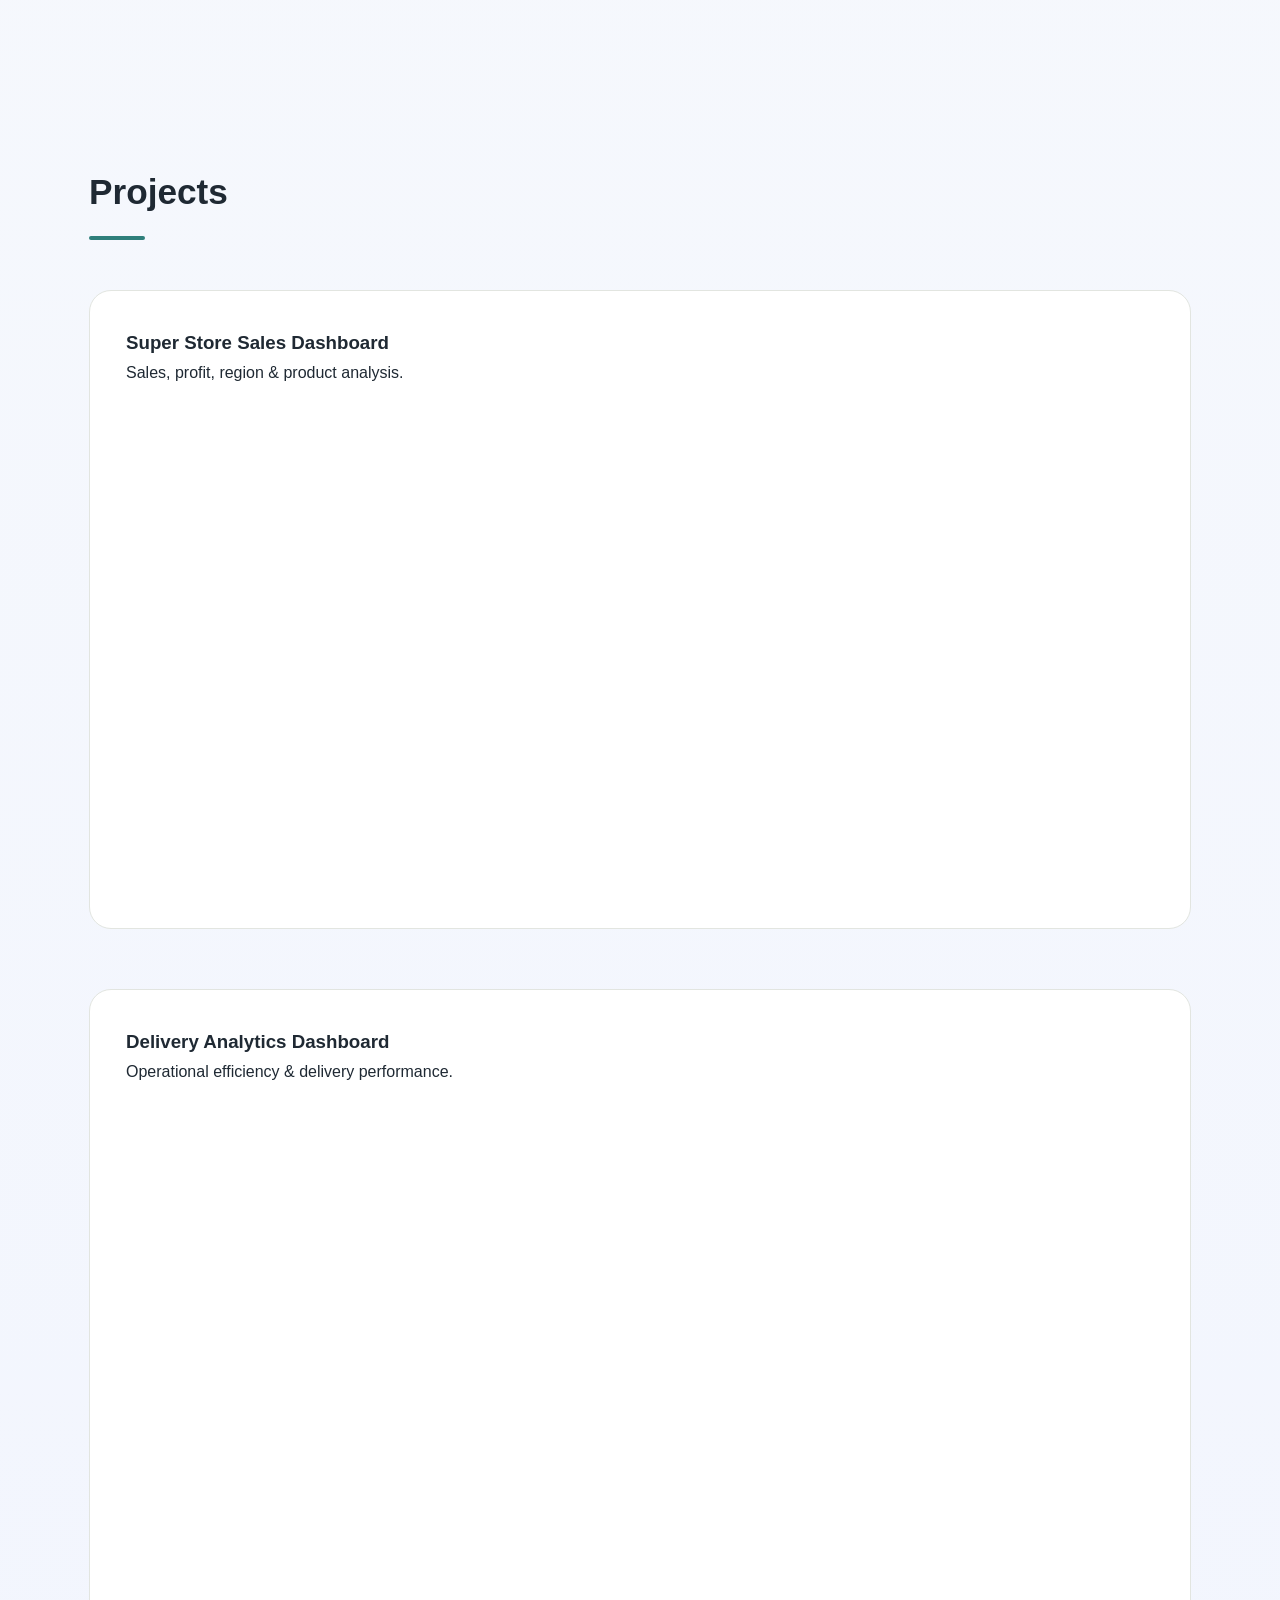
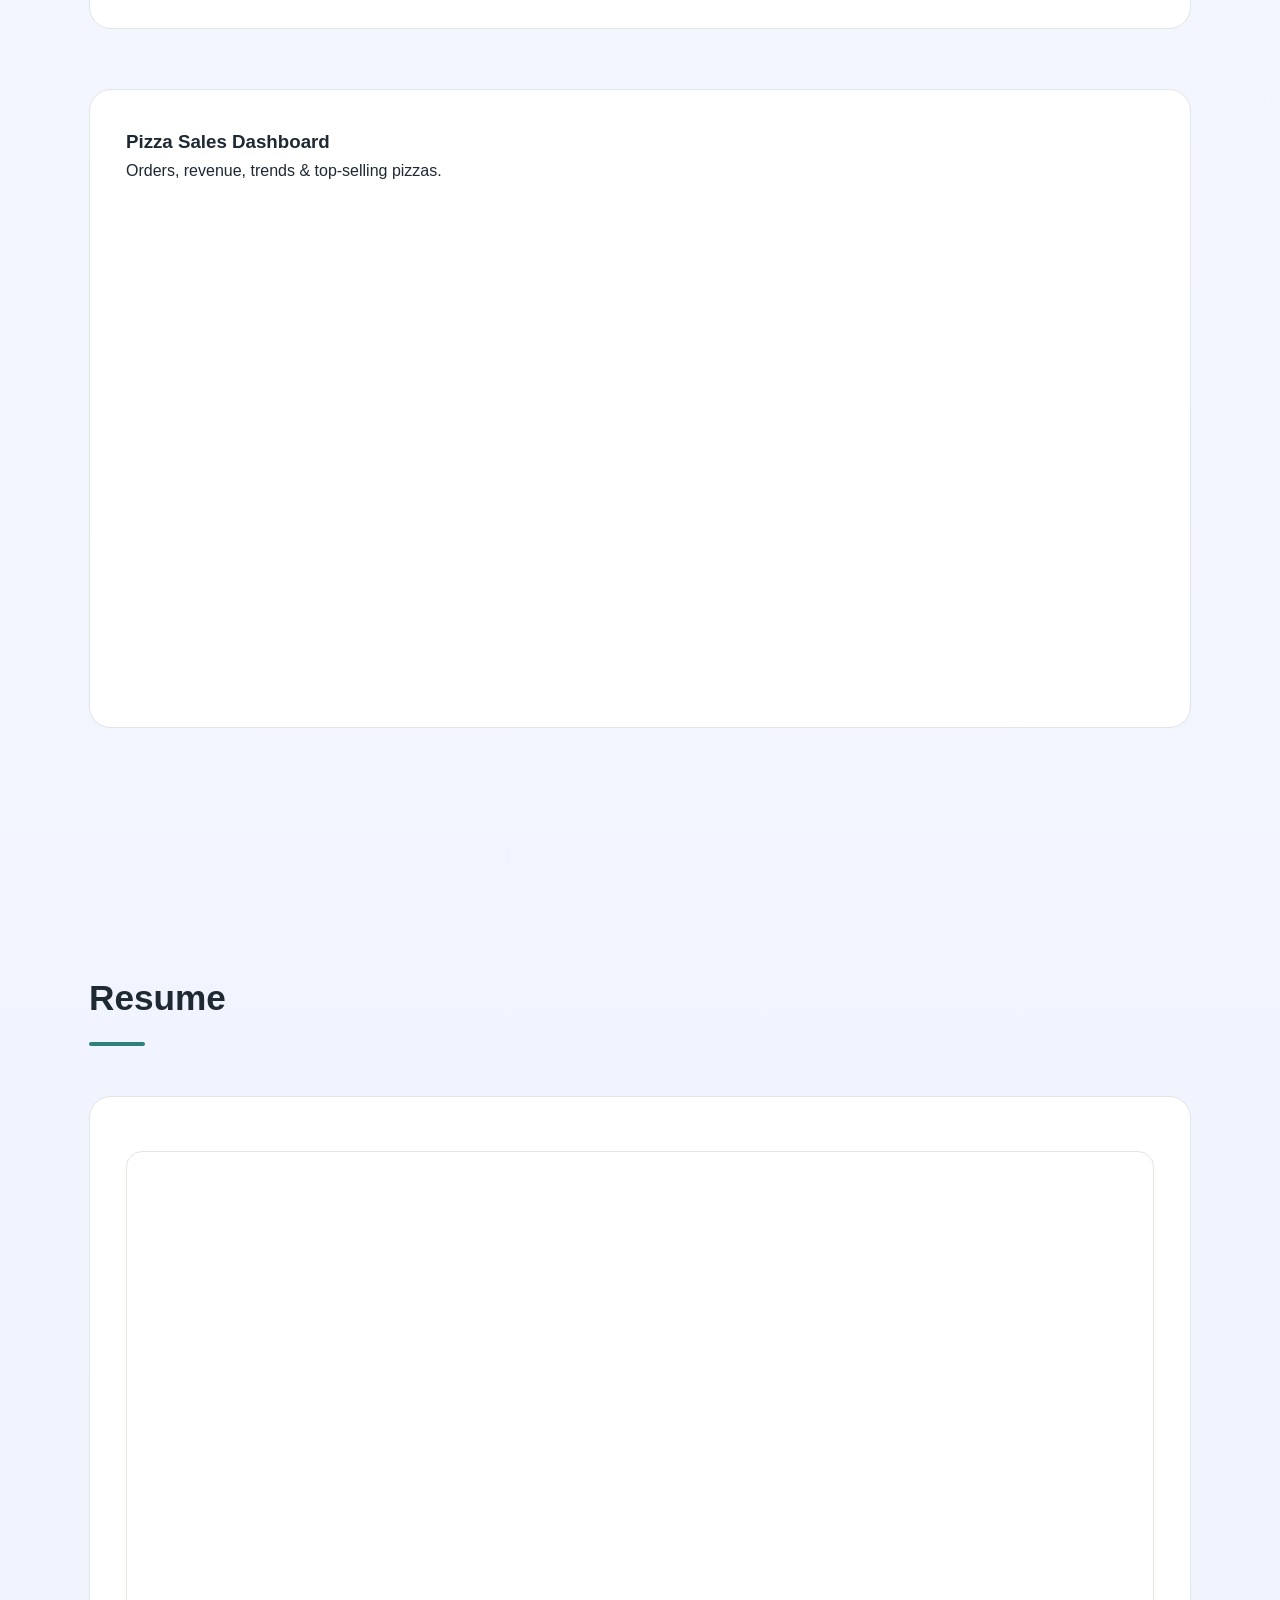
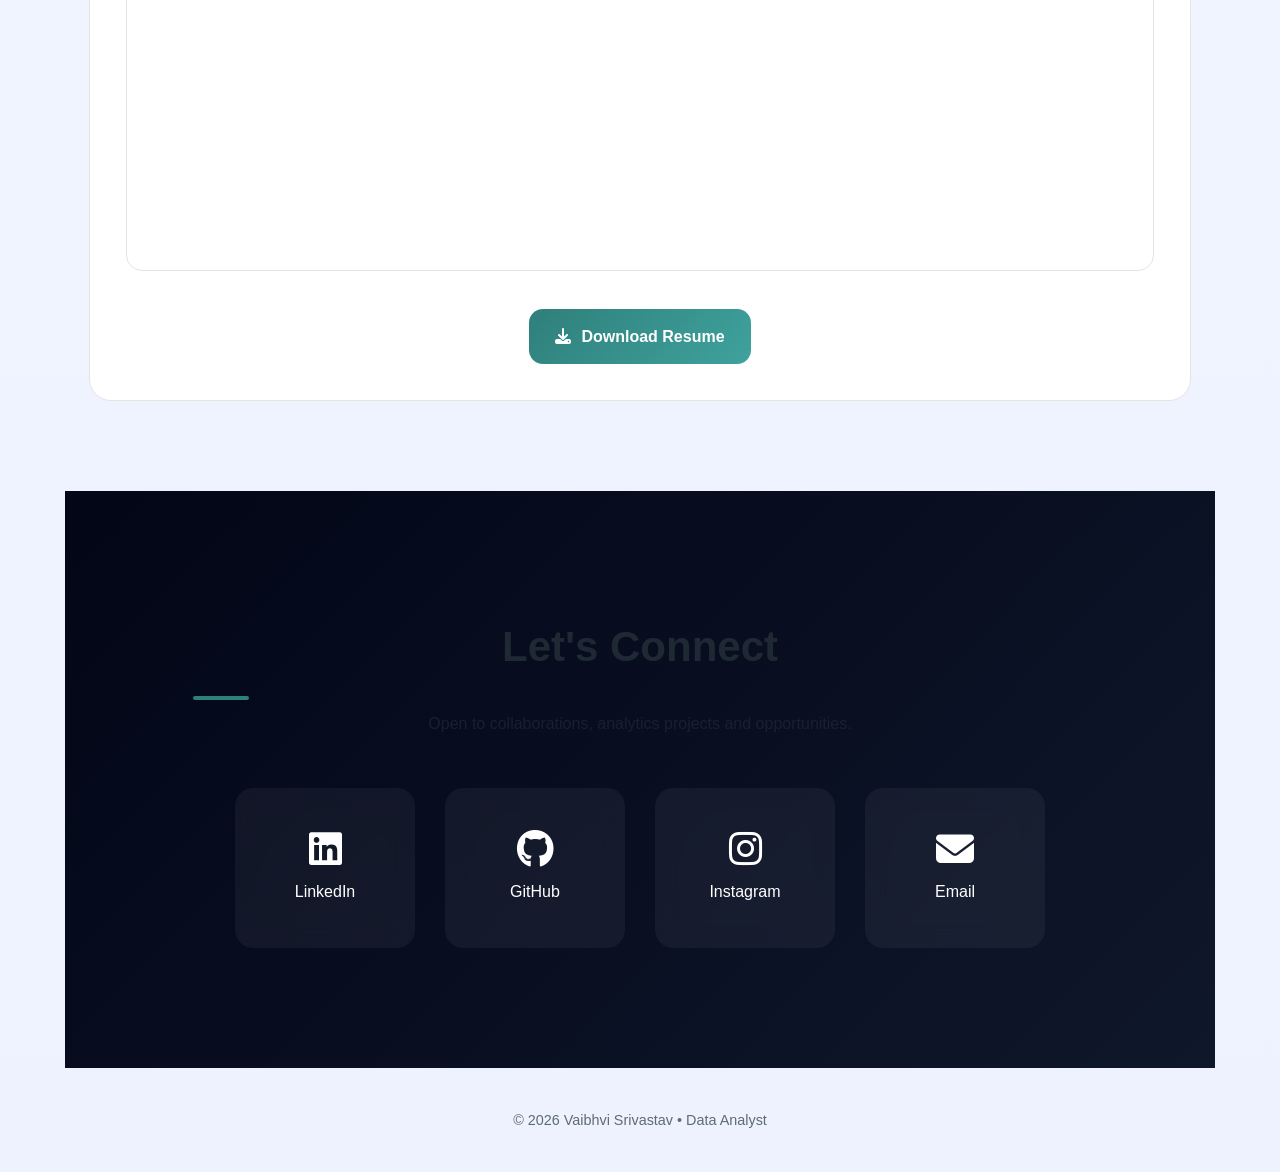
==== commit 411f773a: "Update index.html" ====
--- a/index.html
+++ b/index.html
@@ -6,6 +6,7 @@
 <title>Vaibhvi Srivastav | Data Analyst</title>
 
 <link rel="stylesheet" href="https://cdnjs.cloudflare.com/ajax/libs/font-awesome/6.5.0/css/all.min.css"/>
+  <link rel="stylesheet" href="https://cdnjs.cloudflare.com/ajax/libs/font-awesome/6.5.0/css/all.min.css">
 
 <style>
 :root{
@@ -259,6 +260,100 @@
 @media(max-width:900px){
   .hero{grid-template-columns:1fr}
   .hero h1{font-size:2.6rem}
+}
+
+/*--NEW CSS --*/
+  /* CONTACT SECTION */
+
+.contact-section{
+padding:120px 10%;
+text-align:center;
+background:linear-gradient(135deg,#020617,#0f172a);
+}
+
+.contact-title{
+font-size:42px;
+margin-bottom:10px;
+}
+
+.contact-subtitle{
+opacity:.7;
+margin-bottom:50px;
+}
+
+.contact-container{
+display:flex;
+justify-content:center;
+flex-wrap:wrap;
+gap:30px;
+}
+
+/* CARD STYLE */
+.contact-card{
+width:180px;
+height:160px;
+display:flex;
+flex-direction:column;
+align-items:center;
+justify-content:center;
+text-decoration:none;
+color:white;
+border-radius:18px;
+
+background:rgba(255,255,255,0.05);
+backdrop-filter:blur(12px);
+
+transition:all .4s ease;
+position:relative;
+overflow:hidden;
+}
+
+/* ICON */
+.contact-card i{
+font-size:38px;
+margin-bottom:10px;
+transition:.4s;
+}
+
+/* HOVER EFFECT */
+.contact-card:hover{
+transform:translateY(-12px) scale(1.05);
+box-shadow:0 20px 40px rgba(56,189,248,.25);
+}
+
+/* GLOW COLORS */
+.linkedin:hover{
+background:#0a66c2;
+}
+
+.github:hover{
+background:#24292e;
+}
+
+.insta:hover{
+background:linear-gradient(
+45deg,
+#f09433,
+#e6683c,
+#dc2743,
+#cc2366,
+#bc1888
+);
+}
+
+.mail:hover{
+background:#38bdf8;
+}
+
+/* FLOAT ANIMATION */
+@keyframes float{
+0%{transform:translateY(0);}
+50%{transform:translateY(-8px);}
+100%{transform:translateY(0);}
+}
+
+.contact-card{
+animation:float 6s ease-in-out infinite;
 }
 </style>
 </head>
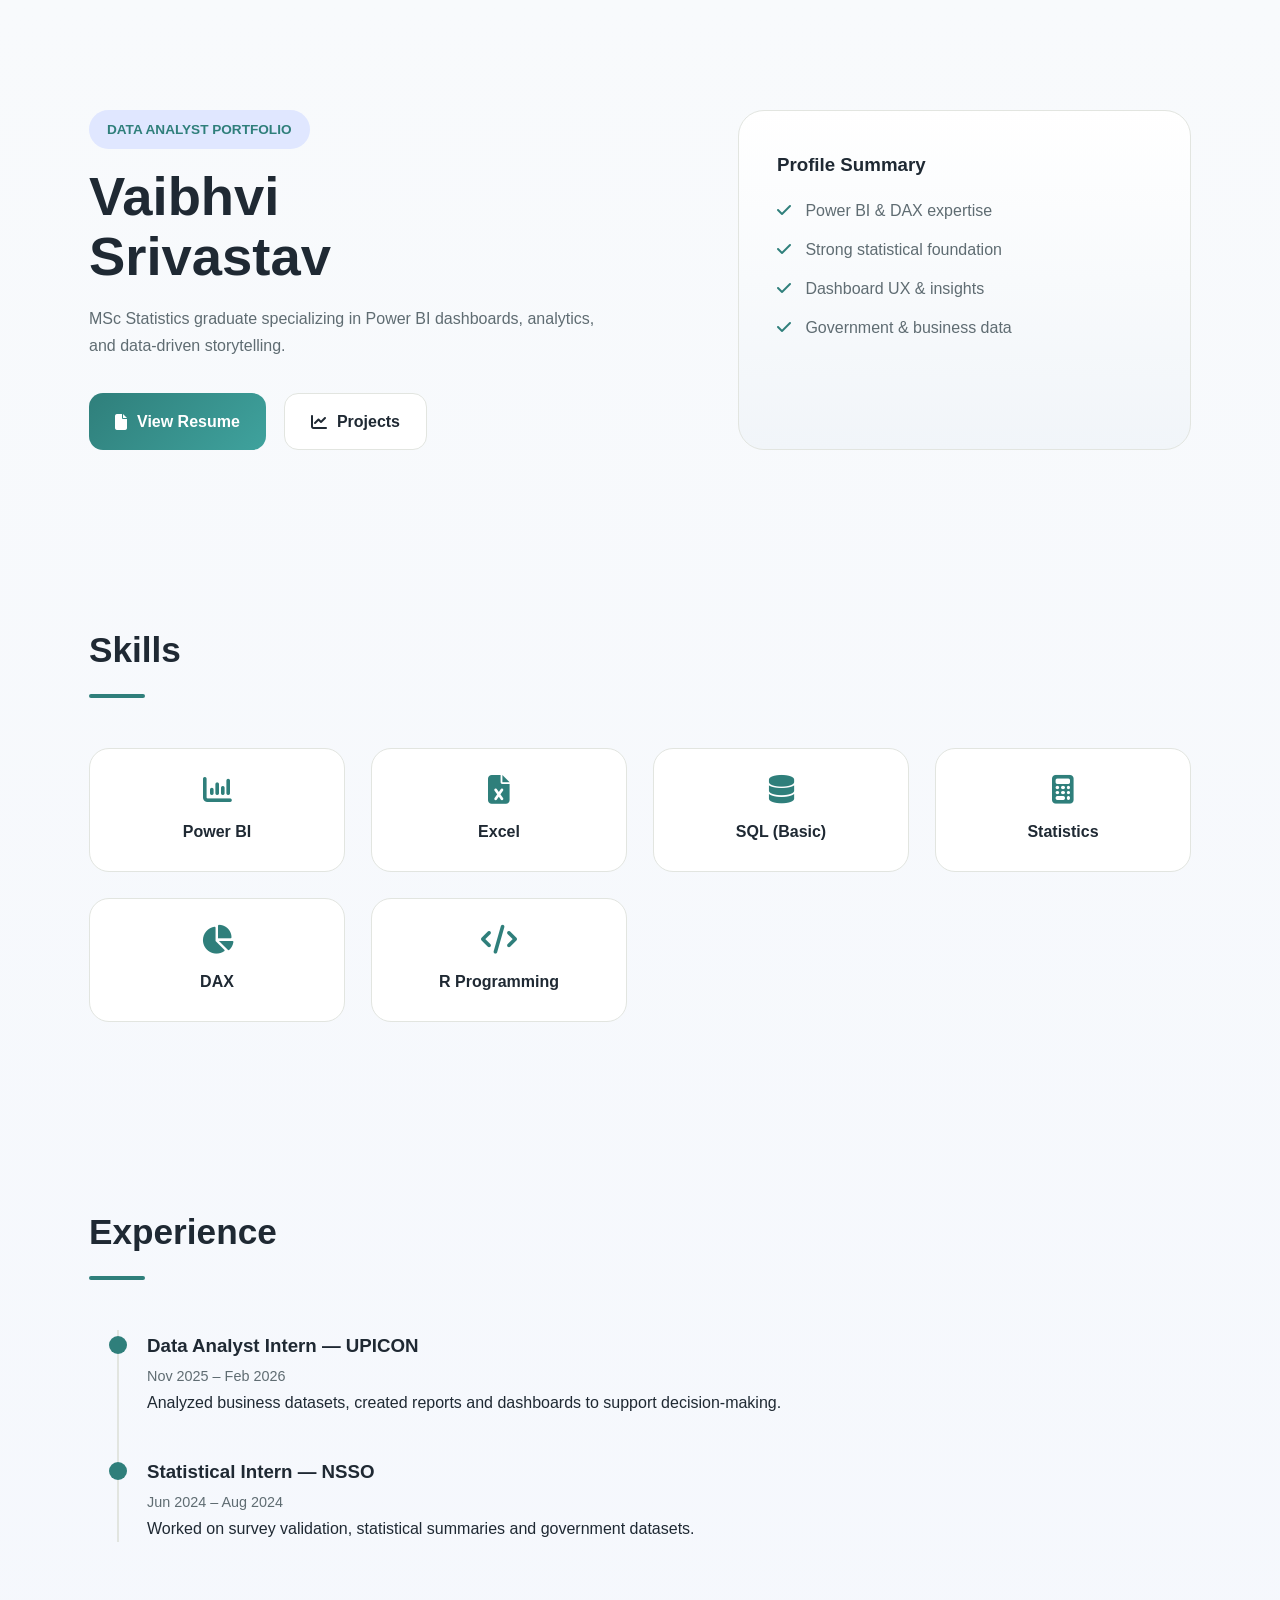
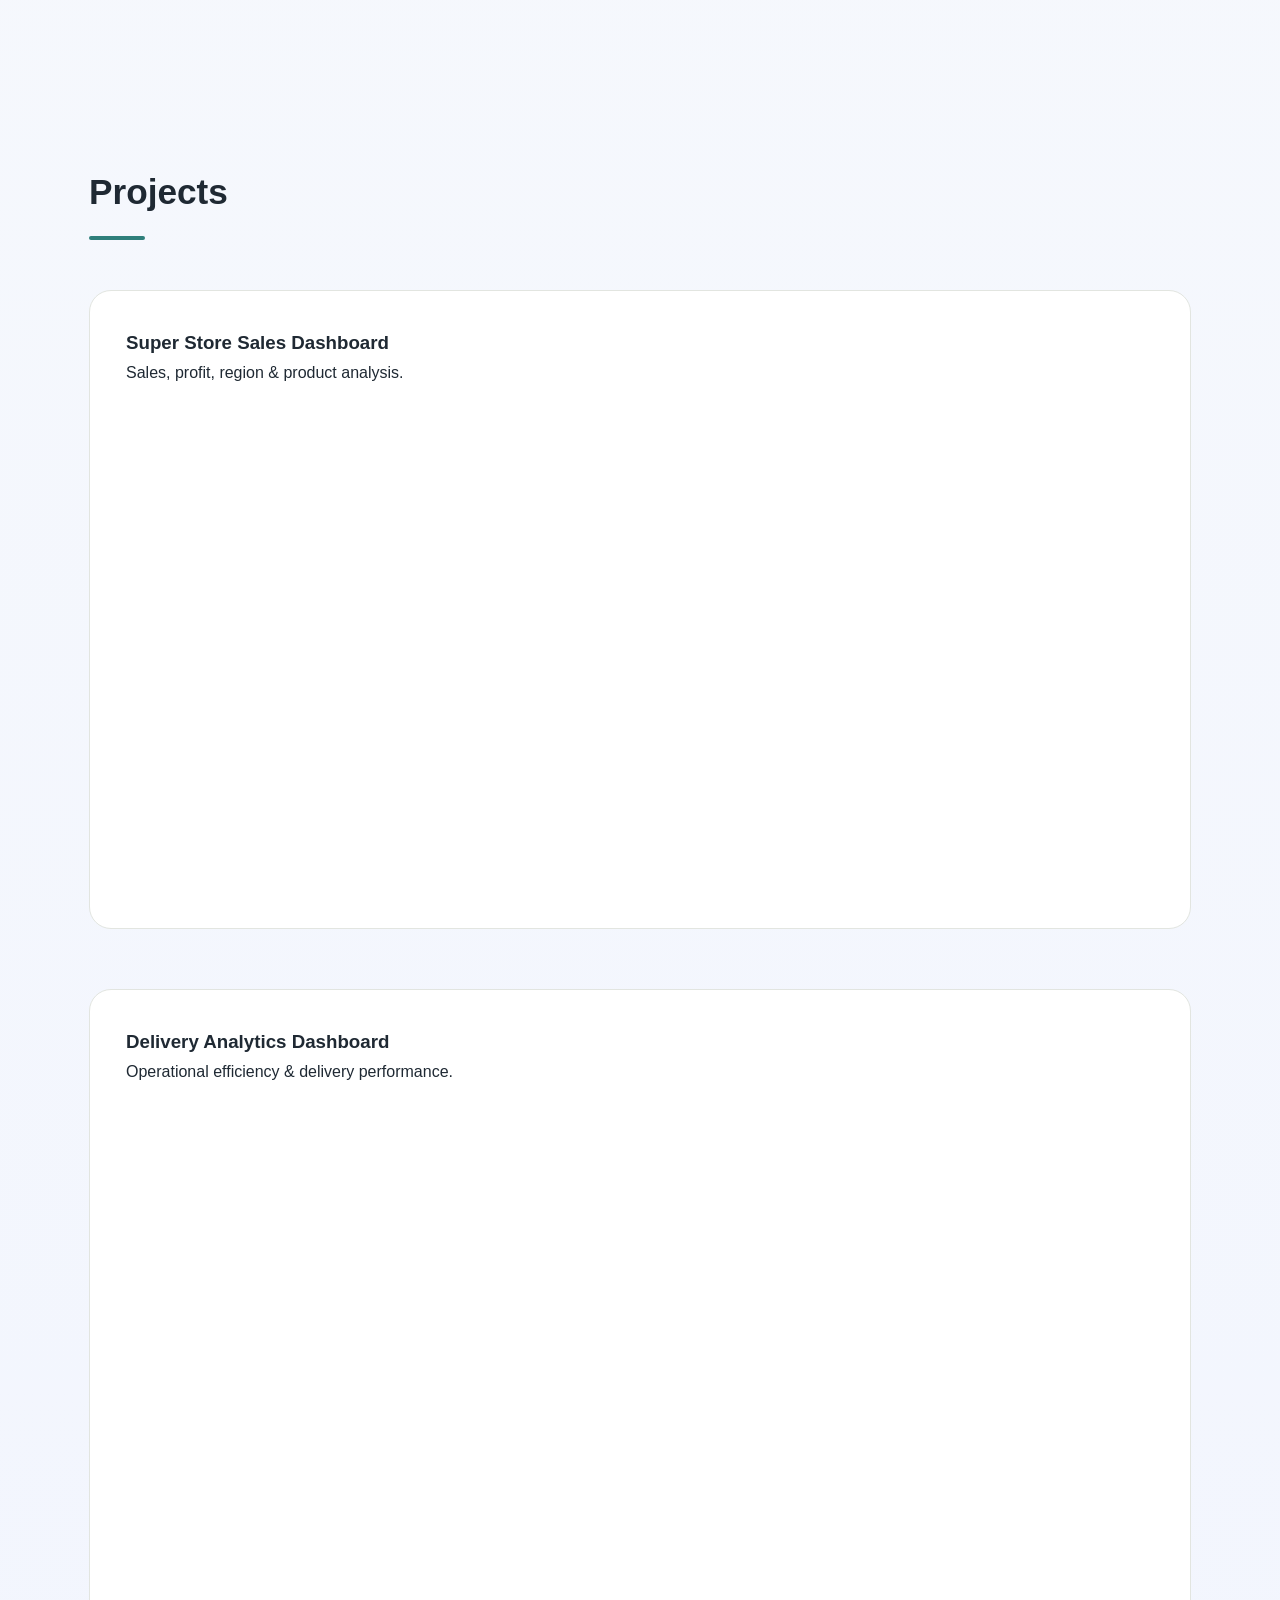
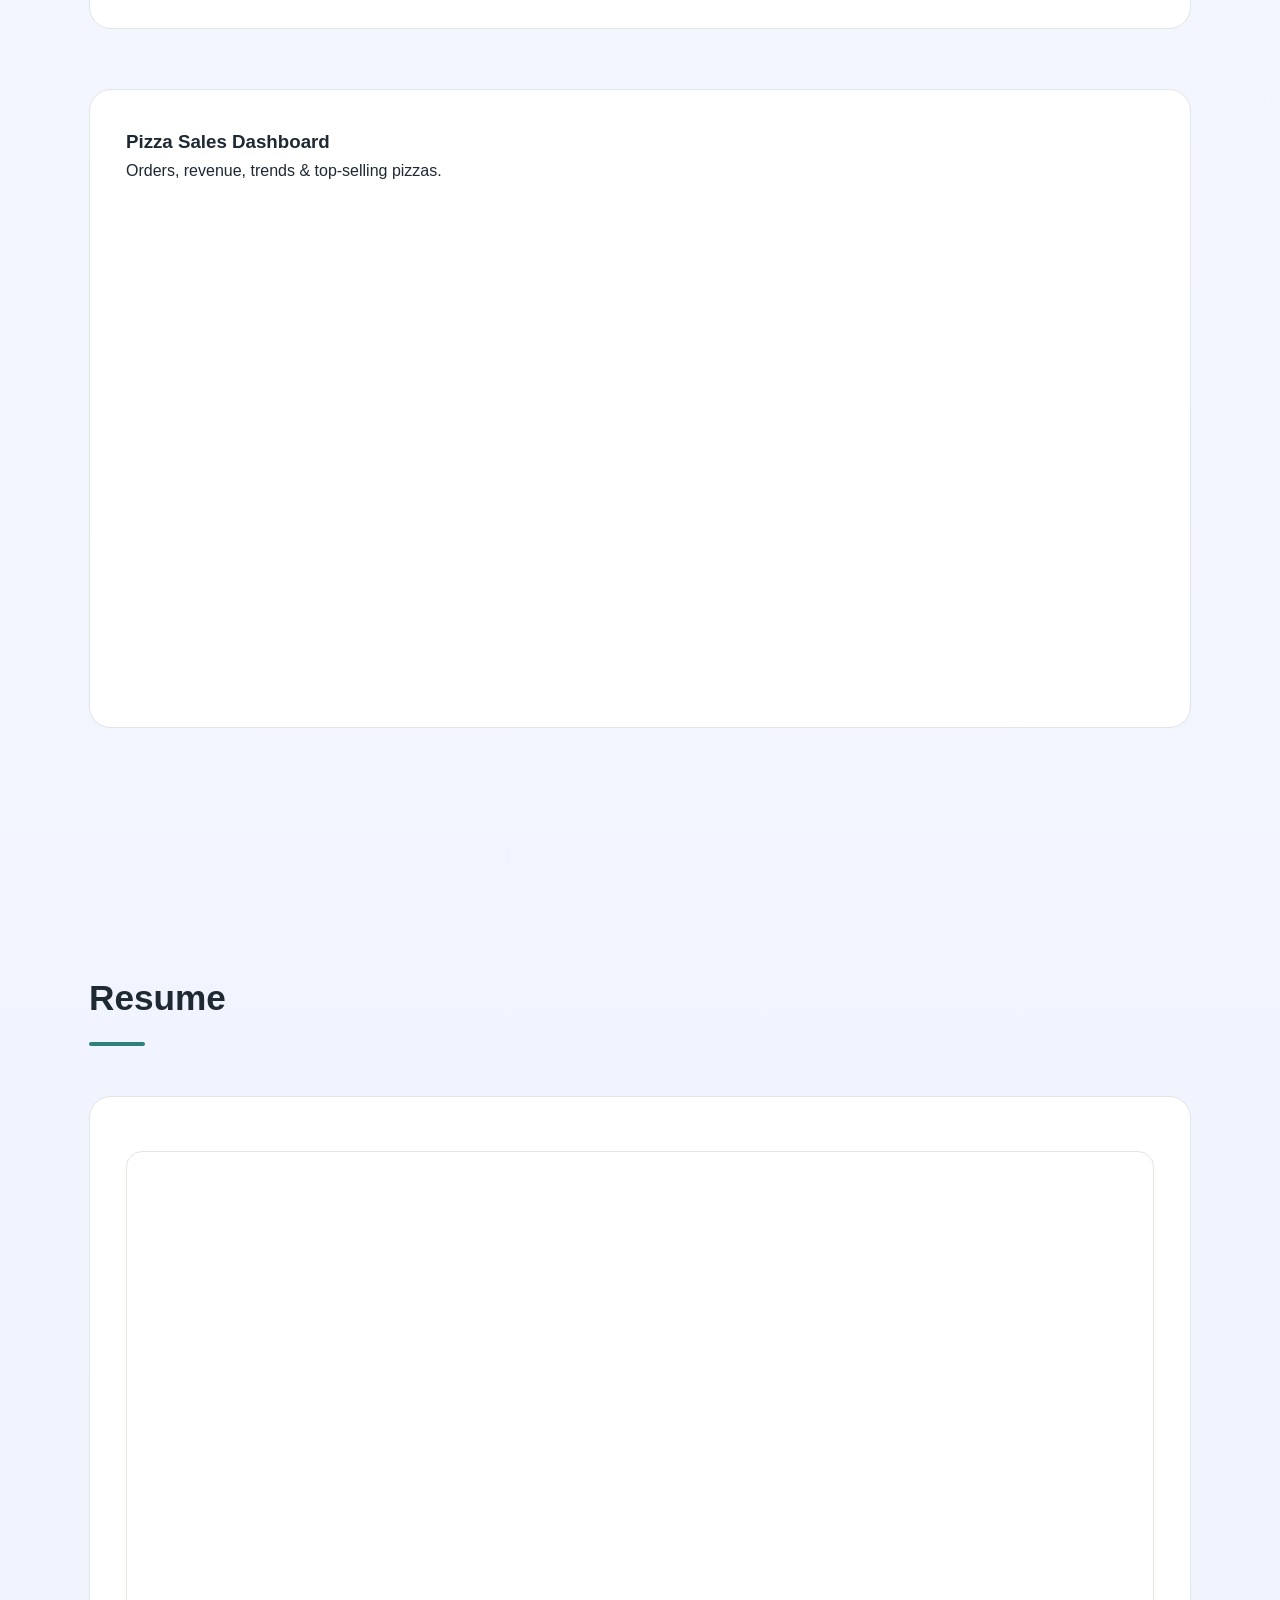
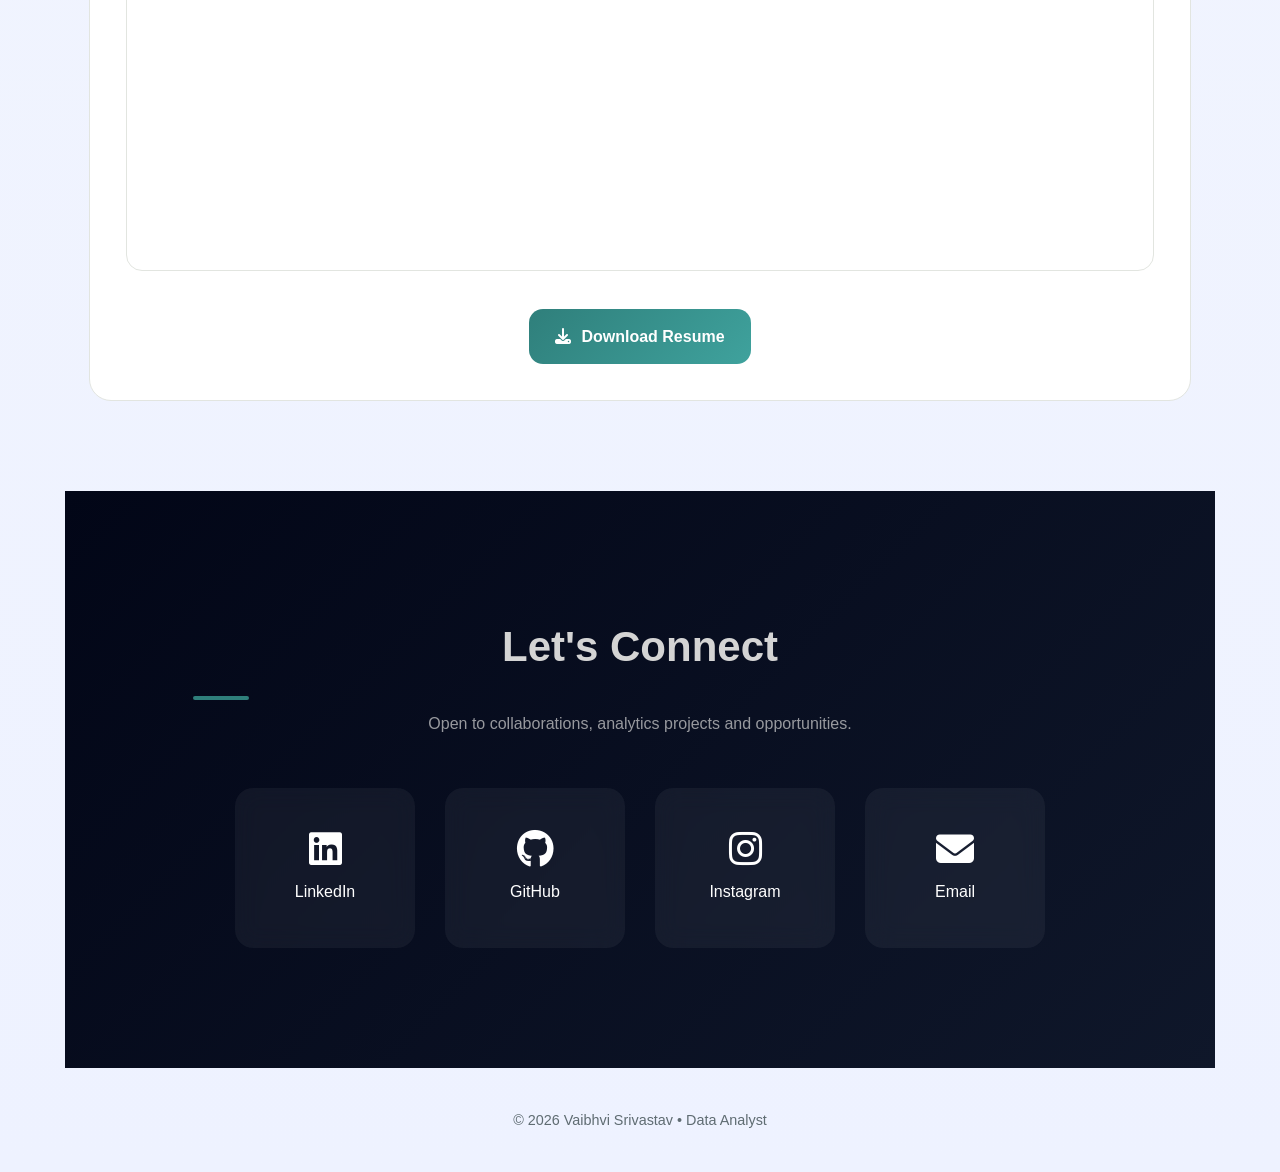
==== commit 7643f680: "Update index.html title color change" ====
--- a/index.html
+++ b/index.html
@@ -274,11 +274,13 @@
 .contact-title{
 font-size:42px;
 margin-bottom:10px;
+color: #D4D4D4;
 }
 
 .contact-subtitle{
 opacity:.7;
 margin-bottom:50px;
+color: #D4D4D4;
 }
 
 .contact-container{
